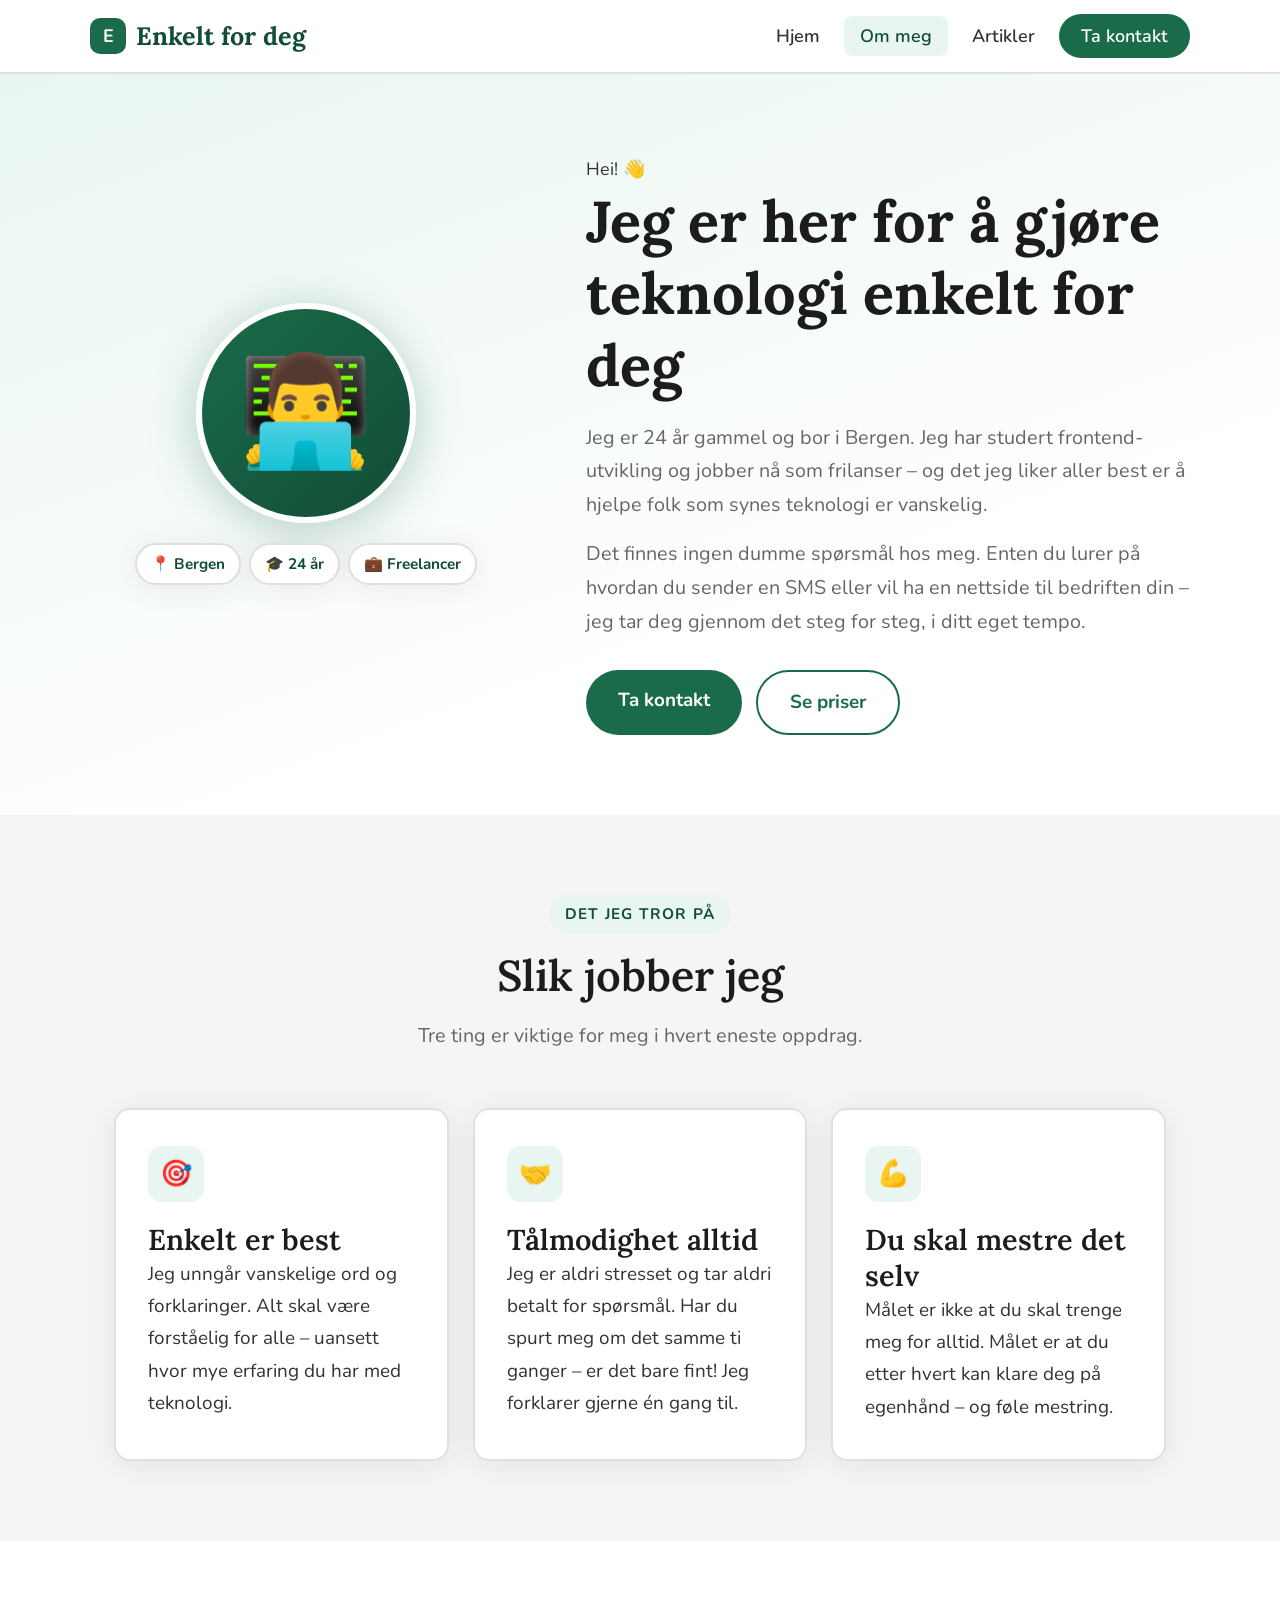
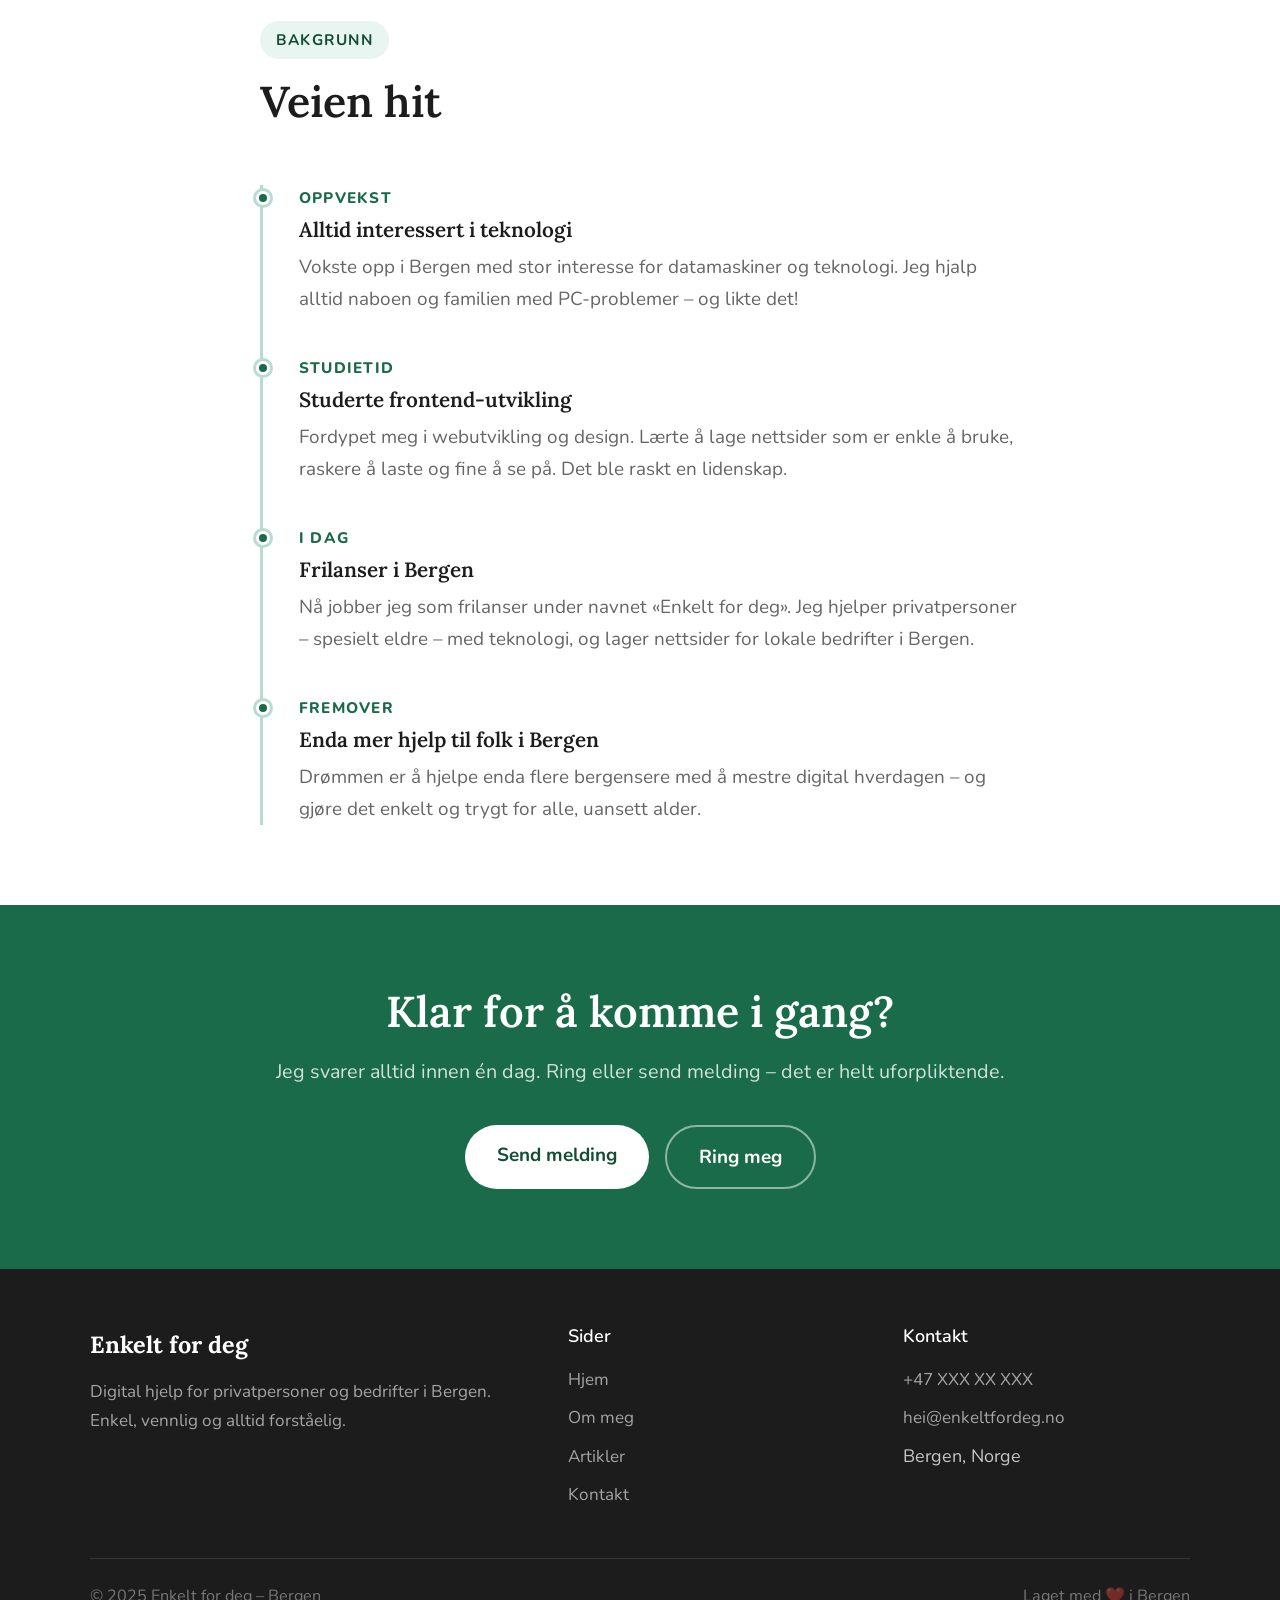
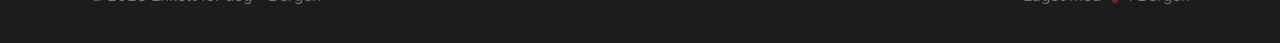
==== about.html @ 4b9b760a "done" ====
<!DOCTYPE html>
<html lang="nb">
<head>
  <meta charset="UTF-8" />
  <meta name="viewport" content="width=device-width, initial-scale=1.0" />
  <title>Om meg – Enkelt for deg | Bergen</title>
  <meta name="description" content="Hei! Jeg er en 24 år gammel frontend-utvikler fra Bergen som hjelper folk med teknologi på en enkel og forståelig måte." />
  <link rel="stylesheet" href="style.css" />
  <style>
    /* ── OM MEG – SPESIFIKKE STILER ── */

    .om-hero {
      background: linear-gradient(160deg, var(--blaa-lys) 0%, #ffffff 70%);
      padding: 80px 24px;
    }

    .om-hero__grid {
      max-width: 1100px;
      margin: 0 auto;
      display: grid;
      grid-template-columns: 1fr 1.4fr;
      gap: 64px;
      align-items: center;
    }

    .om-hero__bilde {
      display: flex;
      flex-direction: column;
      align-items: center;
      gap: 20px;
    }

    .profil-sirkel {
      width: 220px; height: 220px;
      border-radius: 50%;
      background: linear-gradient(135deg, var(--blaa) 0%, var(--blaa-mork) 100%);
      display: flex;
      align-items: center;
      justify-content: center;
      font-size: 6rem;
      box-shadow: 0 8px 48px rgba(26,107,74,0.3);
      border: 6px solid white;
    }

    .profil-merker {
      display: flex;
      flex-wrap: wrap;
      gap: 8px;
      justify-content: center;
    }

    .profil-merke {
      background: var(--hvit);
      border: 2px solid var(--kant);
      border-radius: 999px;
      padding: 6px 14px;
      font-size: 0.85rem;
      font-weight: 700;
      color: var(--blaa-mork);
      box-shadow: var(--skygge);
    }

    .om-hero__tekst .merkelapp { margin-bottom: 16px; }
    .om-hero__tekst h1 { margin-bottom: 20px; }
    .om-hero__tekst p { color: var(--graa); font-size: 1.1rem; margin-bottom: 16px; }

    .om-hero__knapper {
      display: flex;
      gap: 14px;
      flex-wrap: wrap;
      margin-top: 32px;
    }

    /* VERDIER */
    .verdier { background: var(--lys-graa); }

    .verdier__grid {
      display: grid;
      grid-template-columns: repeat(3, 1fr);
      gap: 24px;
    }

    /* BAKGRUNN */
    .bakgrunn__innhold {
      max-width: 760px;
      margin: 0 auto;
    }

    .bakgrunn__innhold h2 { margin-bottom: 28px; }

    .tidslinje {
      position: relative;
      padding-left: 36px;
      border-left: 3px solid var(--blaa-mid);
      display: flex;
      flex-direction: column;
      gap: 40px;
    }

    .tidslinje__element {
      position: relative;
    }

    .tidslinje__element::before {
      content: '';
      position: absolute;
      left: -43px;
      top: 6px;
      width: 14px; height: 14px;
      border-radius: 50%;
      background: var(--blaa);
      border: 3px solid white;
      box-shadow: 0 0 0 3px var(--blaa-mid);
    }

    .tidslinje__aar {
      font-size: 0.85rem;
      font-weight: 800;
      color: var(--blaa);
      text-transform: uppercase;
      letter-spacing: 0.08em;
      margin-bottom: 6px;
    }

    .tidslinje__element h3 { margin-bottom: 8px; font-size: 1.15rem; }
    .tidslinje__element p { color: var(--graa); margin: 0; }

    /* KONTAKT-SNARVEI */
    .kontakt-snarvei {
      background: var(--blaa);
      padding: 80px 24px;
      text-align: center;
    }

    .kontakt-snarvei h2 { color: white; margin-bottom: 16px; }
    .kontakt-snarvei p { color: rgba(255,255,255,0.8); font-size: 1.1rem; margin-bottom: 36px; }

    /* RESPONSIV */
    @media (max-width: 768px) {
      .om-hero__grid { grid-template-columns: 1fr; gap: 40px; text-align: center; }
      .om-hero__tekst .merkelapp { display: inline-block; }
      .om-hero__knapper { justify-content: center; }
      .verdier__grid { grid-template-columns: 1fr; }
    }
  </style>
</head>
<body>

  <!-- NAVIGASJON -->
  <nav class="nav" role="navigation" aria-label="Hovedmeny">
    <div class="nav__inner">
      <a href="index.html" class="nav__logo">
        <span aria-hidden="true">E</span>
        Enkelt for deg
      </a>
      <ul class="nav__lenker">
        <li><a href="index.html">Hjem</a></li>
        <li><a href="about.html">Om meg</a></li>
        <li><a href="blog.html">Artikler</a></li>
        <li><a href="index.html#kontakt" class="nav__kontakt-btn">Ta kontakt</a></li>
      </ul>
      <button class="nav__hamburger" aria-label="Åpne meny" aria-expanded="false">
        <span></span><span></span><span></span>
      </button>
    </div>
    <div class="nav__mobil" role="dialog" aria-label="Mobilmeny">
      <ul>
        <li><a href="index.html">🏠 Hjem</a></li>
        <li><a href="about.html">👋 Om meg</a></li>
        <li><a href="blog.html">📝 Artikler</a></li>
        <li><a href="index.html#kontakt">📞 Ta kontakt</a></li>
      </ul>
    </div>
  </nav>

  <main>

    <!-- OM MEG HERO -->
    <section class="om-hero" aria-labelledby="om-tittel">
      <div class="om-hero__grid">

        <div class="om-hero__bilde fade-inn">
          <div class="profil-sirkel" role="img" aria-label="Profilbilde">👨‍💻</div>
          <div class="profil-merker">
            <span class="profil-merke">📍 Bergen</span>
            <span class="profil-merke">🎓 24 år</span>
            <span class="profil-merke">💼 Freelancer</span>
          </div>
        </div>

        <div class="om-hero__tekst fade-inn fade-inn-forsinkelse-1">
          <span class="merkelapp">Hei! 👋</span>
          <h1 id="om-tittel">Jeg er her for å gjøre teknologi enkelt for deg</h1>
          <p>
            Jeg er 24 år gammel og bor i Bergen. Jeg har studert frontend-utvikling og jobber nå
            som frilanser – og det jeg liker aller best er å hjelpe folk som synes teknologi er vanskelig.
          </p>
          <p>
            Det finnes ingen dumme spørsmål hos meg. Enten du lurer på hvordan du sender en SMS
            eller vil ha en nettside til bedriften din – jeg tar deg gjennom det steg for steg, i ditt eget tempo.
          </p>
          <div class="om-hero__knapper">
            <a href="index.html#kontakt" class="btn btn--primer">Ta kontakt</a>
            <a href="index.html#priser" class="btn btn--sekundar">Se priser</a>
          </div>
        </div>

      </div>
    </section>

    <!-- VERDIER -->
    <section class="verdier" aria-labelledby="verdier-tittel">
      <div class="container">
        <div class="seksjon-tittel fade-inn">
          <span class="merkelapp">Det jeg tror på</span>
          <h2 id="verdier-tittel">Slik jobber jeg</h2>
          <p>Tre ting er viktige for meg i hvert eneste oppdrag.</p>
        </div>

        <div class="verdier__grid">
          <div class="kort fade-inn fade-inn-forsinkelse-1">
            <div class="kort__ikon">🎯</div>
            <h3>Enkelt er best</h3>
            <p>Jeg unngår vanskelige ord og forklaringer. Alt skal være forståelig for alle – uansett hvor mye erfaring du har med teknologi.</p>
          </div>
          <div class="kort fade-inn fade-inn-forsinkelse-2">
            <div class="kort__ikon">🤝</div>
            <h3>Tålmodighet alltid</h3>
            <p>Jeg er aldri stresset og tar aldri betalt for spørsmål. Har du spurt meg om det samme ti ganger – er det bare fint! Jeg forklarer gjerne én gang til.</p>
          </div>
          <div class="kort fade-inn fade-inn-forsinkelse-3">
            <div class="kort__ikon">💪</div>
            <h3>Du skal mestre det selv</h3>
            <p>Målet er ikke at du skal trenge meg for alltid. Målet er at du etter hvert kan klare deg på egenhånd – og føle mestring.</p>
          </div>
        </div>
      </div>
    </section>

    <!-- BAKGRUNN / TIDSLINJE -->
    <section aria-labelledby="bakgrunn-tittel">
      <div class="container">
        <div class="bakgrunn__innhold">
          <div class="seksjon-tittel fade-inn" style="text-align:left">
            <span class="merkelapp">Bakgrunn</span>
            <h2 id="bakgrunn-tittel">Veien hit</h2>
          </div>

          <div class="tidslinje">
            <div class="tidslinje__element fade-inn">
              <div class="tidslinje__aar">Oppvekst</div>
              <h3>Alltid interessert i teknologi</h3>
              <p>Vokste opp i Bergen med stor interesse for datamaskiner og teknologi. Jeg hjalp alltid naboen og familien med PC-problemer – og likte det!</p>
            </div>
            <div class="tidslinje__element fade-inn fade-inn-forsinkelse-1">
              <div class="tidslinje__aar">Studietid</div>
              <h3>Studerte frontend-utvikling</h3>
              <p>Fordypet meg i webutvikling og design. Lærte å lage nettsider som er enkle å bruke, raskere å laste og fine å se på. Det ble raskt en lidenskap.</p>
            </div>
            <div class="tidslinje__element fade-inn fade-inn-forsinkelse-2">
              <div class="tidslinje__aar">I dag</div>
              <h3>Frilanser i Bergen</h3>
              <p>Nå jobber jeg som frilanser under navnet «Enkelt for deg». Jeg hjelper privatpersoner – spesielt eldre – med teknologi, og lager nettsider for lokale bedrifter i Bergen.</p>
            </div>
            <div class="tidslinje__element fade-inn fade-inn-forsinkelse-3">
              <div class="tidslinje__aar">Fremover</div>
              <h3>Enda mer hjelp til folk i Bergen</h3>
              <p>Drømmen er å hjelpe enda flere bergensere med å mestre digital hverdagen – og gjøre det enkelt og trygt for alle, uansett alder.</p>
            </div>
          </div>
        </div>
      </div>
    </section>

    <!-- KONTAKT SNARVEI -->
    <section class="kontakt-snarvei" aria-labelledby="kontakt-snarvei-tittel">
      <div class="fade-inn">
        <h2 id="kontakt-snarvei-tittel">Klar for å komme i gang?</h2>
        <p>Jeg svarer alltid innen én dag. Ring eller send melding – det er helt uforpliktende.</p>
        <div style="display:flex;gap:16px;justify-content:center;flex-wrap:wrap">
          <a href="index.html#kontakt" class="btn" style="background:white;color:var(--blaa-mork)">Send melding</a>
          <a href="tel:+47XXXXXXXX" class="btn btn--sekundar" style="border-color:rgba(255,255,255,0.5);color:white">Ring meg</a>
        </div>
      </div>
    </section>

  </main>

  <!-- BUNNTEKST -->
  <footer>
    <div class="footer__inner">
      <div class="footer__topp">
        <div>
          <div class="footer__logo">Enkelt for deg</div>
          <p>Digital hjelp for privatpersoner og bedrifter i Bergen. Enkel, vennlig og alltid forståelig.</p>
        </div>
        <div class="footer__kolonne">
          <h4>Sider</h4>
          <ul>
            <li><a href="index.html">Hjem</a></li>
            <li><a href="about.html">Om meg</a></li>
            <li><a href="blog.html">Artikler</a></li>
            <li><a href="index.html#kontakt">Kontakt</a></li>
          </ul>
        </div>
        <div class="footer__kolonne">
          <h4>Kontakt</h4>
          <ul>
            <li><a href="tel:+47XXXXXXXX">+47 XXX XX XXX</a></li>
            <li><a href="mailto:hei@enkeltfordeg.no">hei@enkeltfordeg.no</a></li>
            <li><span>Bergen, Norge</span></li>
          </ul>
        </div>
      </div>
      <div class="footer__bunn">
        <span>© 2025 Enkelt for deg – Bergen</span>
        <span>Laget med ❤️ i Bergen</span>
      </div>
    </div>
  </footer>

  <script src="script.js"></script>
</body>
</html>
---- style.css ----
/* ============================================
   ENKELT FOR DEG – Felles stilark
   ============================================ */

@import url('https://fonts.googleapis.com/css2?family=Lora:ital,wght@0,400;0,600;0,700;1,400&family=Nunito:wght@400;500;600;700;800&display=swap');

/* ── VARIABLER ── */
:root {
  --blaa: #1A6B4A;        /* Primærfarge: trygg norsk skoggrønn */
  --blaa-lys: #E8F5F0;
  --blaa-mid: #B8DDD0;
  --blaa-mork: #124D36;
  --accent: #F4A432;      /* Varm gul-oransje aksent */
  --accent-lys: #FEF4E3;
  --mork: #1C1C1C;
  --tekst: #333333;
  --graa: #666666;
  --lys-graa: #F5F5F3;
  --hvit: #ffffff;
  --kant: #E0E0DC;
  --radius: 16px;
  --radius-stor: 28px;
  --skygge: 0 4px 32px rgba(0,0,0,0.08);
  --skygge-hover: 0 8px 40px rgba(0,0,0,0.14);
}

/* ── RESET OG BASE ── */
*, *::before, *::after { box-sizing: border-box; margin: 0; padding: 0; }

html { scroll-behavior: smooth; font-size: 18px; }

body {
  font-family: 'Nunito', sans-serif;
  background: var(--hvit);
  color: var(--tekst);
  line-height: 1.7;
  -webkit-font-smoothing: antialiased;
}

img { max-width: 100%; display: block; }
a { color: inherit; text-decoration: none; }

/* ── TYPOGRAFI ── */
h1, h2, h3, h4 {
  font-family: 'Lora', Georgia, serif;
  line-height: 1.25;
  color: var(--mork);
}

h1 { font-size: clamp(2rem, 5vw, 3.2rem); font-weight: 700; }
h2 { font-size: clamp(1.6rem, 3.5vw, 2.4rem); font-weight: 600; }
h3 { font-size: clamp(1.2rem, 2.5vw, 1.6rem); font-weight: 600; }
h4 { font-size: 1.1rem; font-weight: 600; }

p { margin-bottom: 1rem; color: var(--tekst); font-size: 1.05rem; }
p:last-child { margin-bottom: 0; }

/* ── LAYOUT ── */
.container {
  max-width: 1100px;
  margin: 0 auto;
  padding: 0 24px;
}

.container--smal {
  max-width: 760px;
  margin: 0 auto;
  padding: 0 24px;
}

section { padding: 80px 0; }

/* ── NAVIGASJON ── */
.nav {
  position: sticky;
  top: 0;
  z-index: 100;
  background: rgba(255,255,255,0.96);
  backdrop-filter: blur(8px);
  border-bottom: 2px solid var(--kant);
  padding: 0 24px;
}

.nav__inner {
  max-width: 1100px;
  margin: 0 auto;
  display: flex;
  align-items: center;
  justify-content: space-between;
  height: 72px;
}

.nav__logo {
  font-family: 'Lora', serif;
  font-weight: 700;
  font-size: 1.4rem;
  color: var(--blaa-mork);
  display: flex;
  align-items: center;
  gap: 10px;
}

.nav__logo span {
  display: inline-block;
  width: 36px;
  height: 36px;
  background: var(--blaa);
  border-radius: 10px;
  display: flex;
  align-items: center;
  justify-content: center;
  color: white;
  font-size: 18px;
  font-family: 'Nunito', sans-serif;
}

.nav__lenker {
  display: flex;
  align-items: center;
  gap: 8px;
  list-style: none;
}

.nav__lenker a {
  font-weight: 600;
  font-size: 1rem;
  color: var(--tekst);
  padding: 8px 16px;
  border-radius: 8px;
  transition: background 0.2s, color 0.2s;
}

.nav__lenker a:hover,
.nav__lenker a.aktiv {
  background: var(--blaa-lys);
  color: var(--blaa-mork);
}

.nav__lenker .nav__kontakt-btn {
  background: var(--blaa);
  color: white;
  padding: 10px 22px;
  border-radius: 999px;
  transition: background 0.2s, transform 0.15s;
}

.nav__lenker .nav__kontakt-btn:hover {
  background: var(--blaa-mork);
  transform: translateY(-1px);
}

/* Hamburger */
.nav__hamburger {
  display: none;
  flex-direction: column;
  gap: 5px;
  cursor: pointer;
  padding: 8px;
  border: none;
  background: none;
}

.nav__hamburger span {
  display: block;
  width: 26px;
  height: 3px;
  background: var(--mork);
  border-radius: 3px;
  transition: all 0.3s;
}

.nav__hamburger.aapen span:nth-child(1) { transform: rotate(45deg) translate(5px, 6px); }
.nav__hamburger.aapen span:nth-child(2) { opacity: 0; }
.nav__hamburger.aapen span:nth-child(3) { transform: rotate(-45deg) translate(5px, -6px); }

/* Mobilmeny */
.nav__mobil {
  display: none;
  background: var(--hvit);
  border-top: 1px solid var(--kant);
  padding: 16px 24px 24px;
}

.nav__mobil.aktiv { display: block; }

.nav__mobil ul {
  list-style: none;
  display: flex;
  flex-direction: column;
  gap: 4px;
}

.nav__mobil a {
  display: block;
  font-weight: 600;
  font-size: 1.1rem;
  color: var(--tekst);
  padding: 12px 16px;
  border-radius: 10px;
  transition: background 0.2s;
}

.nav__mobil a:hover { background: var(--blaa-lys); color: var(--blaa-mork); }

/* ── KNAPPER ── */
.btn {
  display: inline-block;
  font-family: 'Nunito', sans-serif;
  font-weight: 700;
  font-size: 1.05rem;
  padding: 14px 32px;
  border-radius: 999px;
  border: none;
  cursor: pointer;
  transition: transform 0.2s, box-shadow 0.2s, background 0.2s;
  text-align: center;
}

.btn:hover { transform: translateY(-2px); box-shadow: 0 6px 24px rgba(0,0,0,0.15); }
.btn:active { transform: translateY(0); }

.btn--primer {
  background: var(--blaa);
  color: white;
}
.btn--primer:hover { background: var(--blaa-mork); }

.btn--sekundar {
  background: transparent;
  color: var(--blaa);
  border: 2.5px solid var(--blaa);
}
.btn--sekundar:hover { background: var(--blaa-lys); }

.btn--aksent {
  background: var(--accent);
  color: var(--mork);
}
.btn--aksent:hover { background: #e09520; }

.btn--liten {
  padding: 10px 22px;
  font-size: 0.95rem;
}

/* ── SEKSJONSOVERSKRIFT ── */
.seksjon-tittel {
  text-align: center;
  margin-bottom: 56px;
}

.seksjon-tittel .merkelapp {
  display: inline-block;
  background: var(--blaa-lys);
  color: var(--blaa-mork);
  font-weight: 700;
  font-size: 0.85rem;
  letter-spacing: 0.08em;
  text-transform: uppercase;
  padding: 6px 16px;
  border-radius: 999px;
  margin-bottom: 16px;
}

.seksjon-tittel h2 { margin-bottom: 16px; }
.seksjon-tittel p { color: var(--graa); max-width: 560px; margin: 0 auto; font-size: 1.1rem; }

/* ── KORT ── */
.kort {
  background: var(--hvit);
  border: 2px solid var(--kant);
  border-radius: var(--radius);
  padding: 36px 32px;
  box-shadow: var(--skygge);
  transition: box-shadow 0.25s, transform 0.25s, border-color 0.25s;
}

.kort:hover {
  box-shadow: var(--skygge-hover);
  transform: translateY(-4px);
  border-color: var(--blaa-mid);
}

.kort__ikon {
  width: 56px;
  height: 56px;
  background: var(--blaa-lys);
  border-radius: 14px;
  display: flex;
  align-items: center;
  justify-content: center;
  font-size: 26px;
  margin-bottom: 20px;
}

/* ── FADE-IN ANIMASJON ── */
.fade-inn {
  opacity: 0;
  transform: translateY(28px);
  transition: opacity 0.6s ease, transform 0.6s ease;
}

.fade-inn.synlig {
  opacity: 1;
  transform: translateY(0);
}

.fade-inn-forsinkelse-1 { transition-delay: 0.1s; }
.fade-inn-forsinkelse-2 { transition-delay: 0.2s; }
.fade-inn-forsinkelse-3 { transition-delay: 0.3s; }
.fade-inn-forsinkelse-4 { transition-delay: 0.4s; }

/* ── BUNNTEKST ── */
footer {
  background: var(--mork);
  color: rgba(255,255,255,0.75);
  padding: 56px 24px 32px;
}

.footer__inner {
  max-width: 1100px;
  margin: 0 auto;
}

.footer__topp {
  display: grid;
  grid-template-columns: 1.5fr 1fr 1fr;
  gap: 48px;
  margin-bottom: 48px;
}

.footer__logo {
  font-family: 'Lora', serif;
  font-size: 1.3rem;
  color: white;
  font-weight: 700;
  margin-bottom: 12px;
}

.footer__topp p { font-size: 0.95rem; margin-bottom: 0; color: rgba(255,255,255,0.6); }

.footer__kolonne h4 {
  color: white;
  font-size: 1rem;
  margin-bottom: 16px;
  font-family: 'Nunito', sans-serif;
}

.footer__kolonne ul { list-style: none; display: flex; flex-direction: column; gap: 8px; }
.footer__kolonne a { color: rgba(255,255,255,0.6); font-size: 0.95rem; transition: color 0.2s; }
.footer__kolonne a:hover { color: white; }

.footer__bunn {
  border-top: 1px solid rgba(255,255,255,0.12);
  padding-top: 24px;
  display: flex;
  justify-content: space-between;
  align-items: center;
  font-size: 0.9rem;
  color: rgba(255,255,255,0.4);
  flex-wrap: wrap;
  gap: 12px;
}

/* ── RESPONSIV ── */
@media (max-width: 768px) {
  html { font-size: 17px; }
  section { padding: 56px 0; }

  .nav__lenker { display: none; }
  .nav__hamburger { display: flex; }

  .footer__topp { grid-template-columns: 1fr; gap: 32px; }
  .footer__bunn { flex-direction: column; text-align: center; }
}

@media (max-width: 480px) {
  html { font-size: 16px; }
  .container { padding: 0 16px; }
}
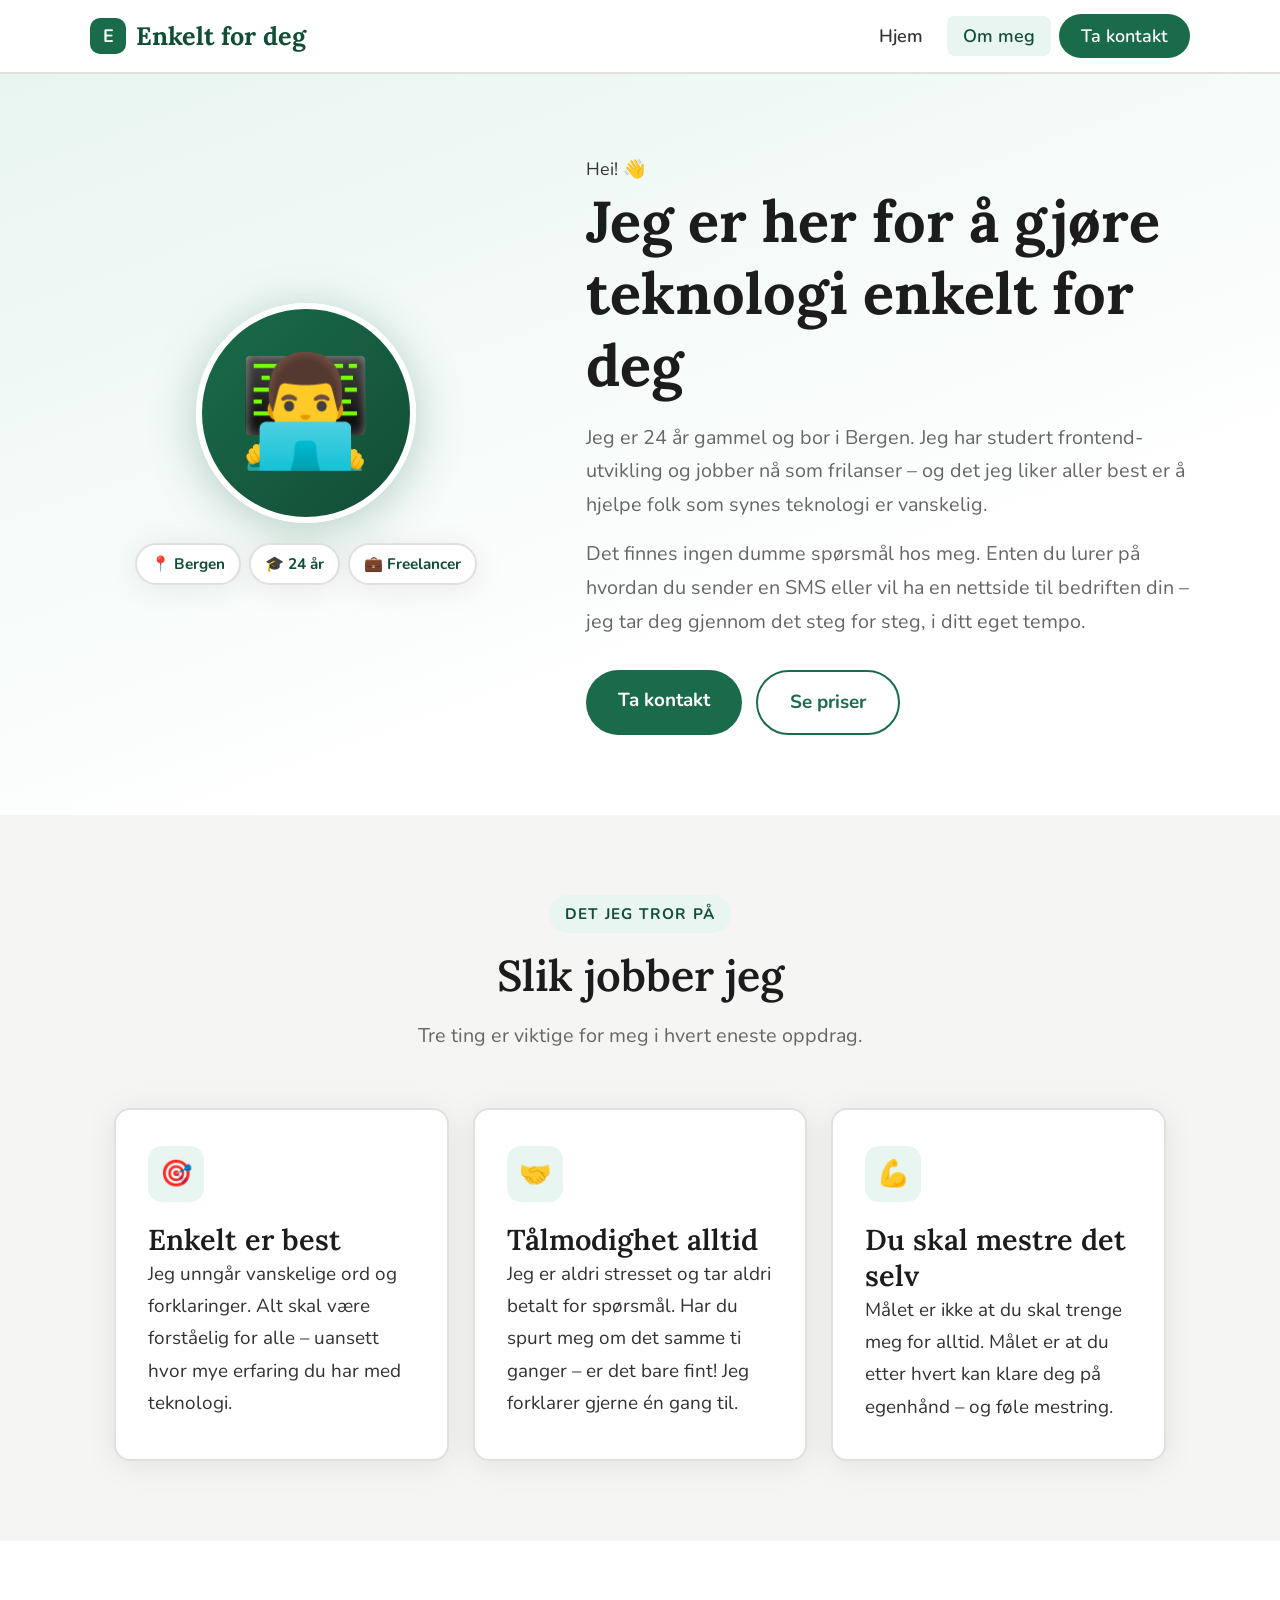
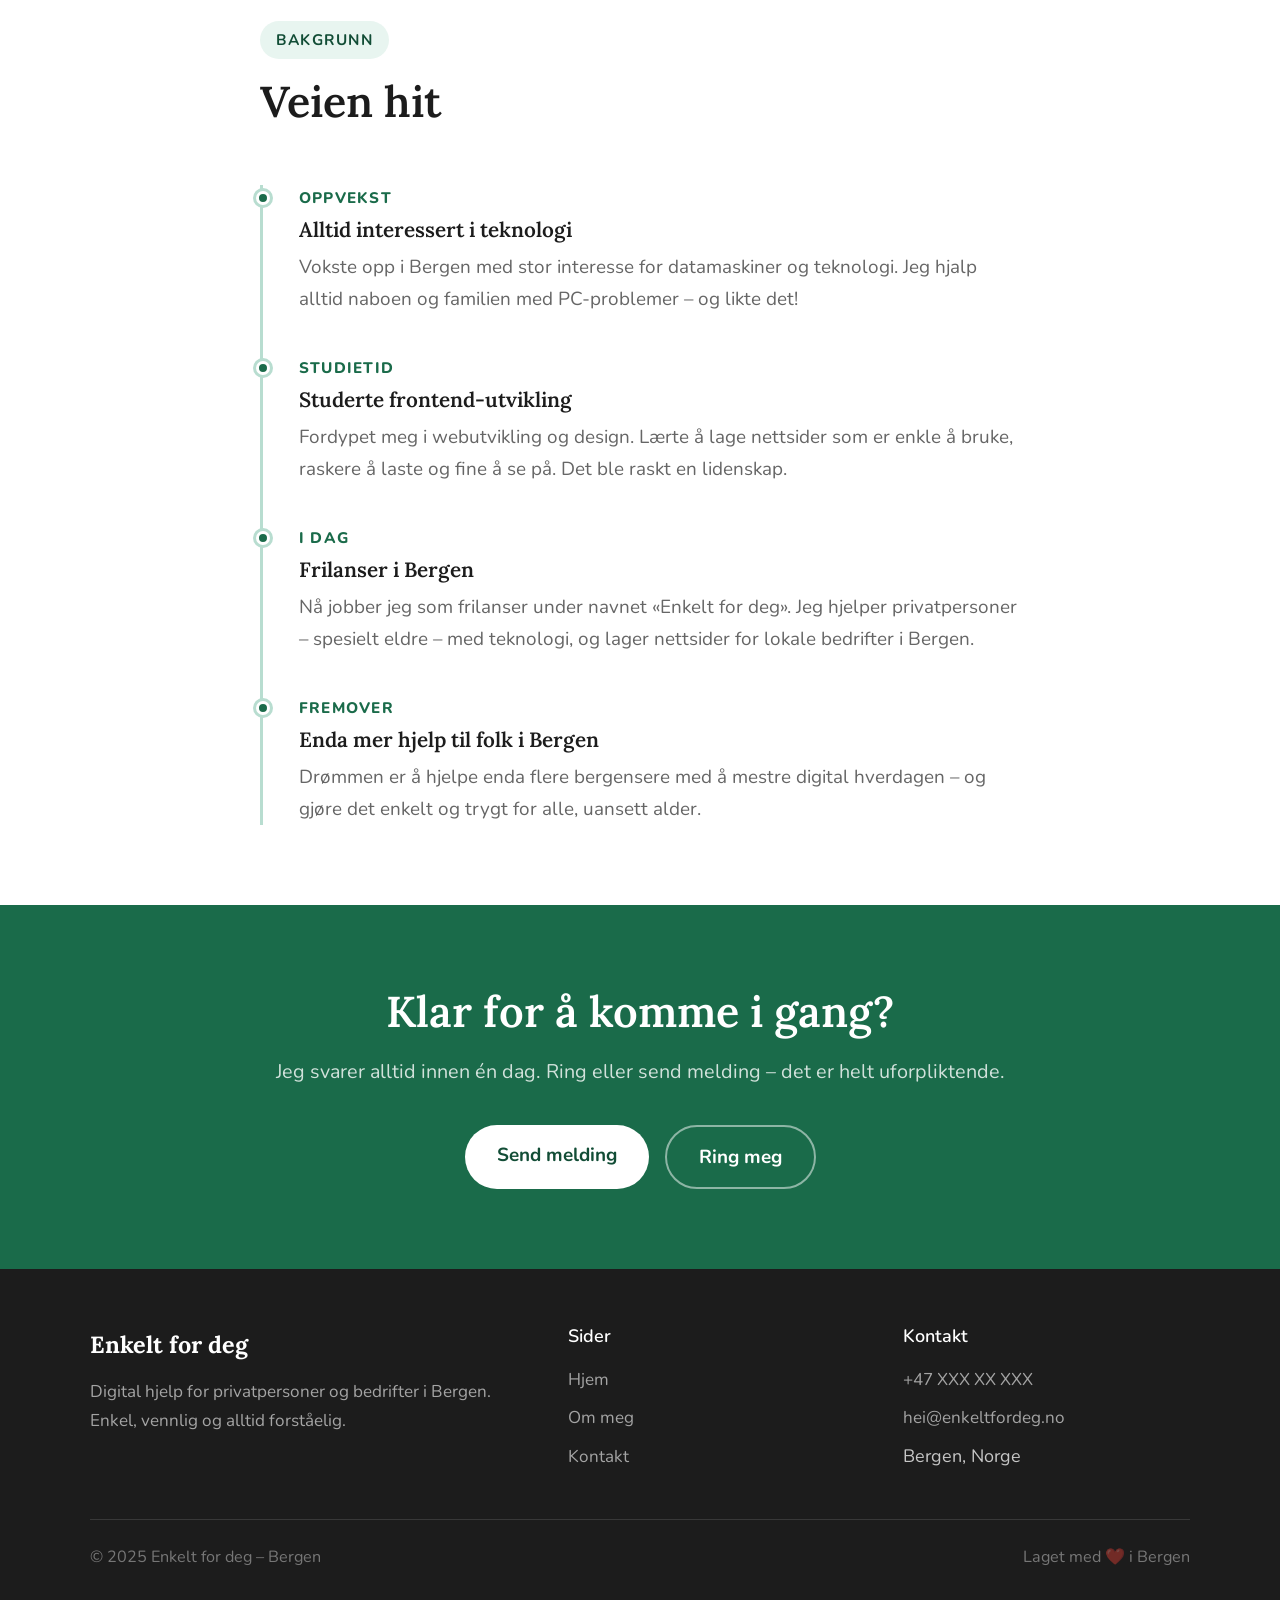
==== commit b33cd7d7: "hei" ====
--- a/about.html
+++ b/about.html
@@ -156,7 +156,7 @@
       <ul class="nav__lenker">
         <li><a href="index.html">Hjem</a></li>
         <li><a href="about.html">Om meg</a></li>
-        <li><a href="blog.html">Artikler</a></li>
+        
         <li><a href="index.html#kontakt" class="nav__kontakt-btn">Ta kontakt</a></li>
       </ul>
       <button class="nav__hamburger" aria-label="Åpne meny" aria-expanded="false">
@@ -167,7 +167,7 @@
       <ul>
         <li><a href="index.html">🏠 Hjem</a></li>
         <li><a href="about.html">👋 Om meg</a></li>
-        <li><a href="blog.html">📝 Artikler</a></li>
+        
         <li><a href="index.html#kontakt">📞 Ta kontakt</a></li>
       </ul>
     </div>
@@ -299,7 +299,7 @@
           <ul>
             <li><a href="index.html">Hjem</a></li>
             <li><a href="about.html">Om meg</a></li>
-            <li><a href="blog.html">Artikler</a></li>
+            
             <li><a href="index.html#kontakt">Kontakt</a></li>
           </ul>
         </div>
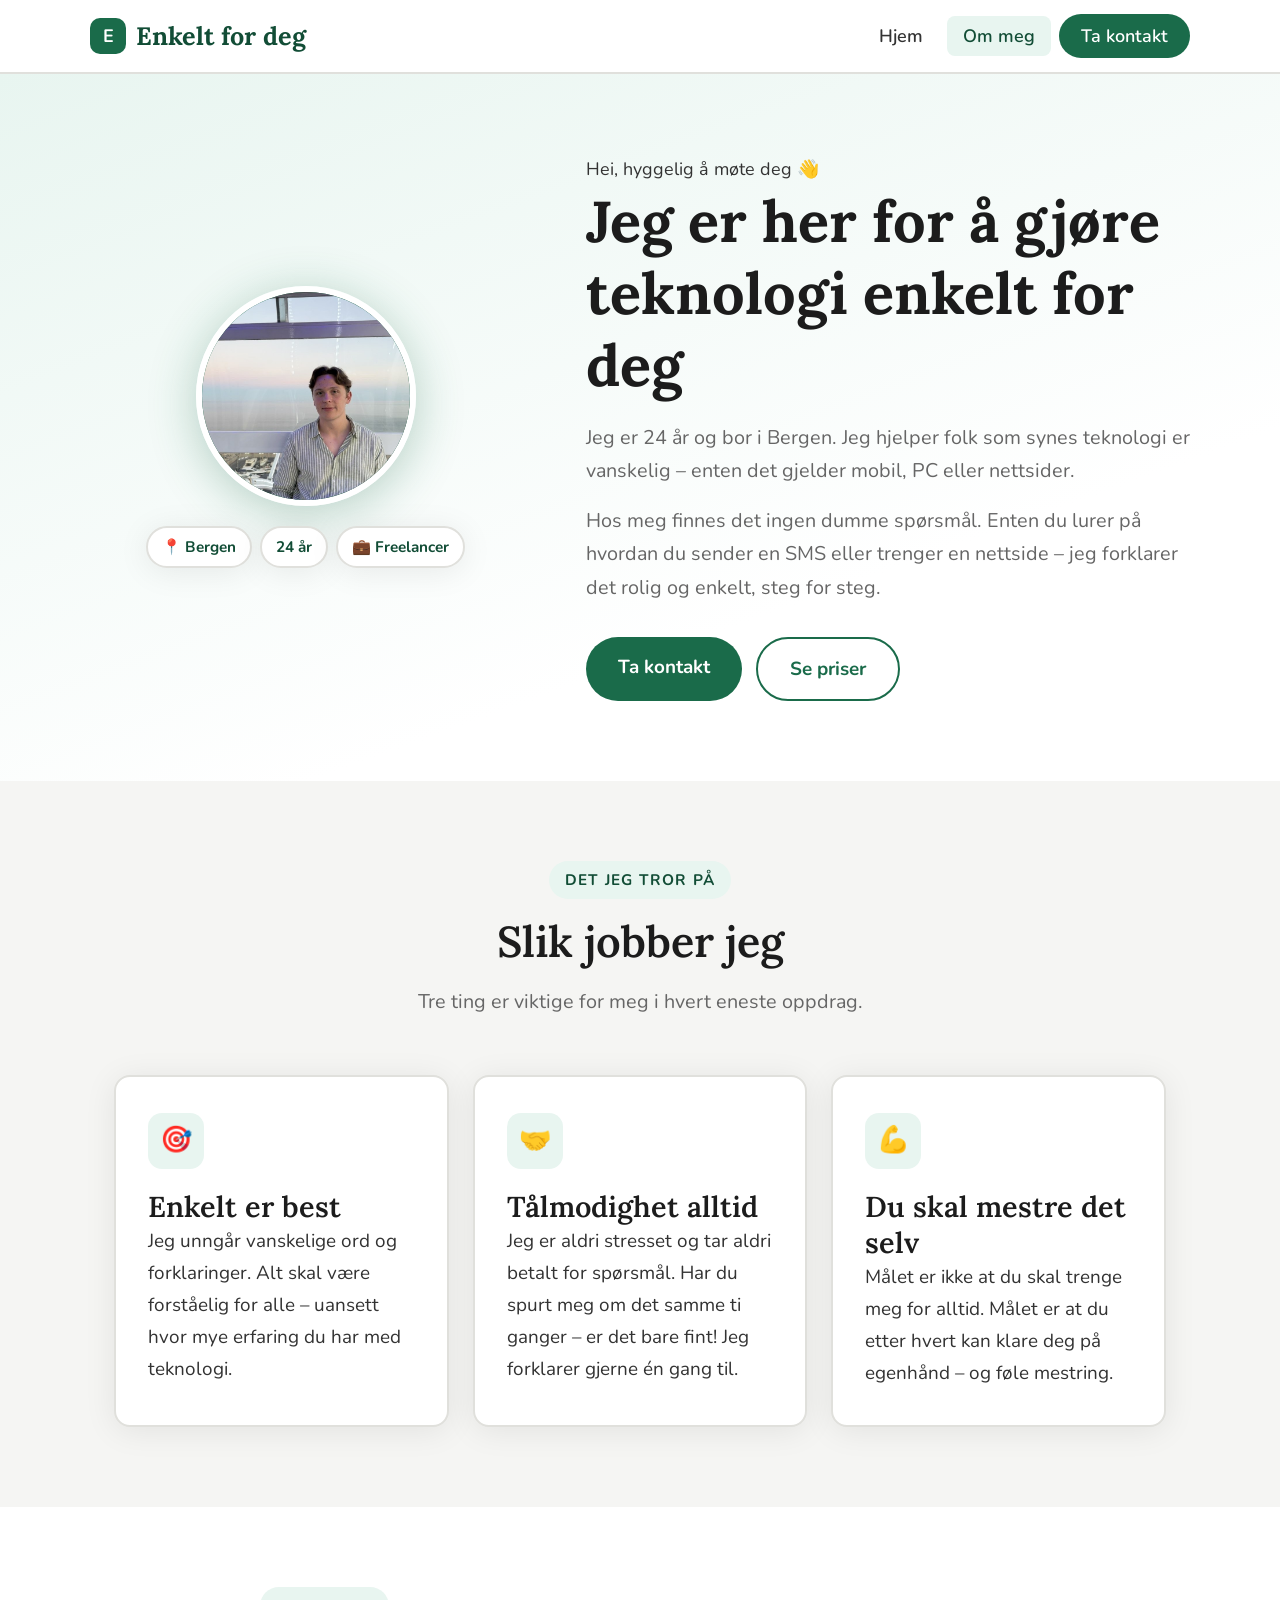
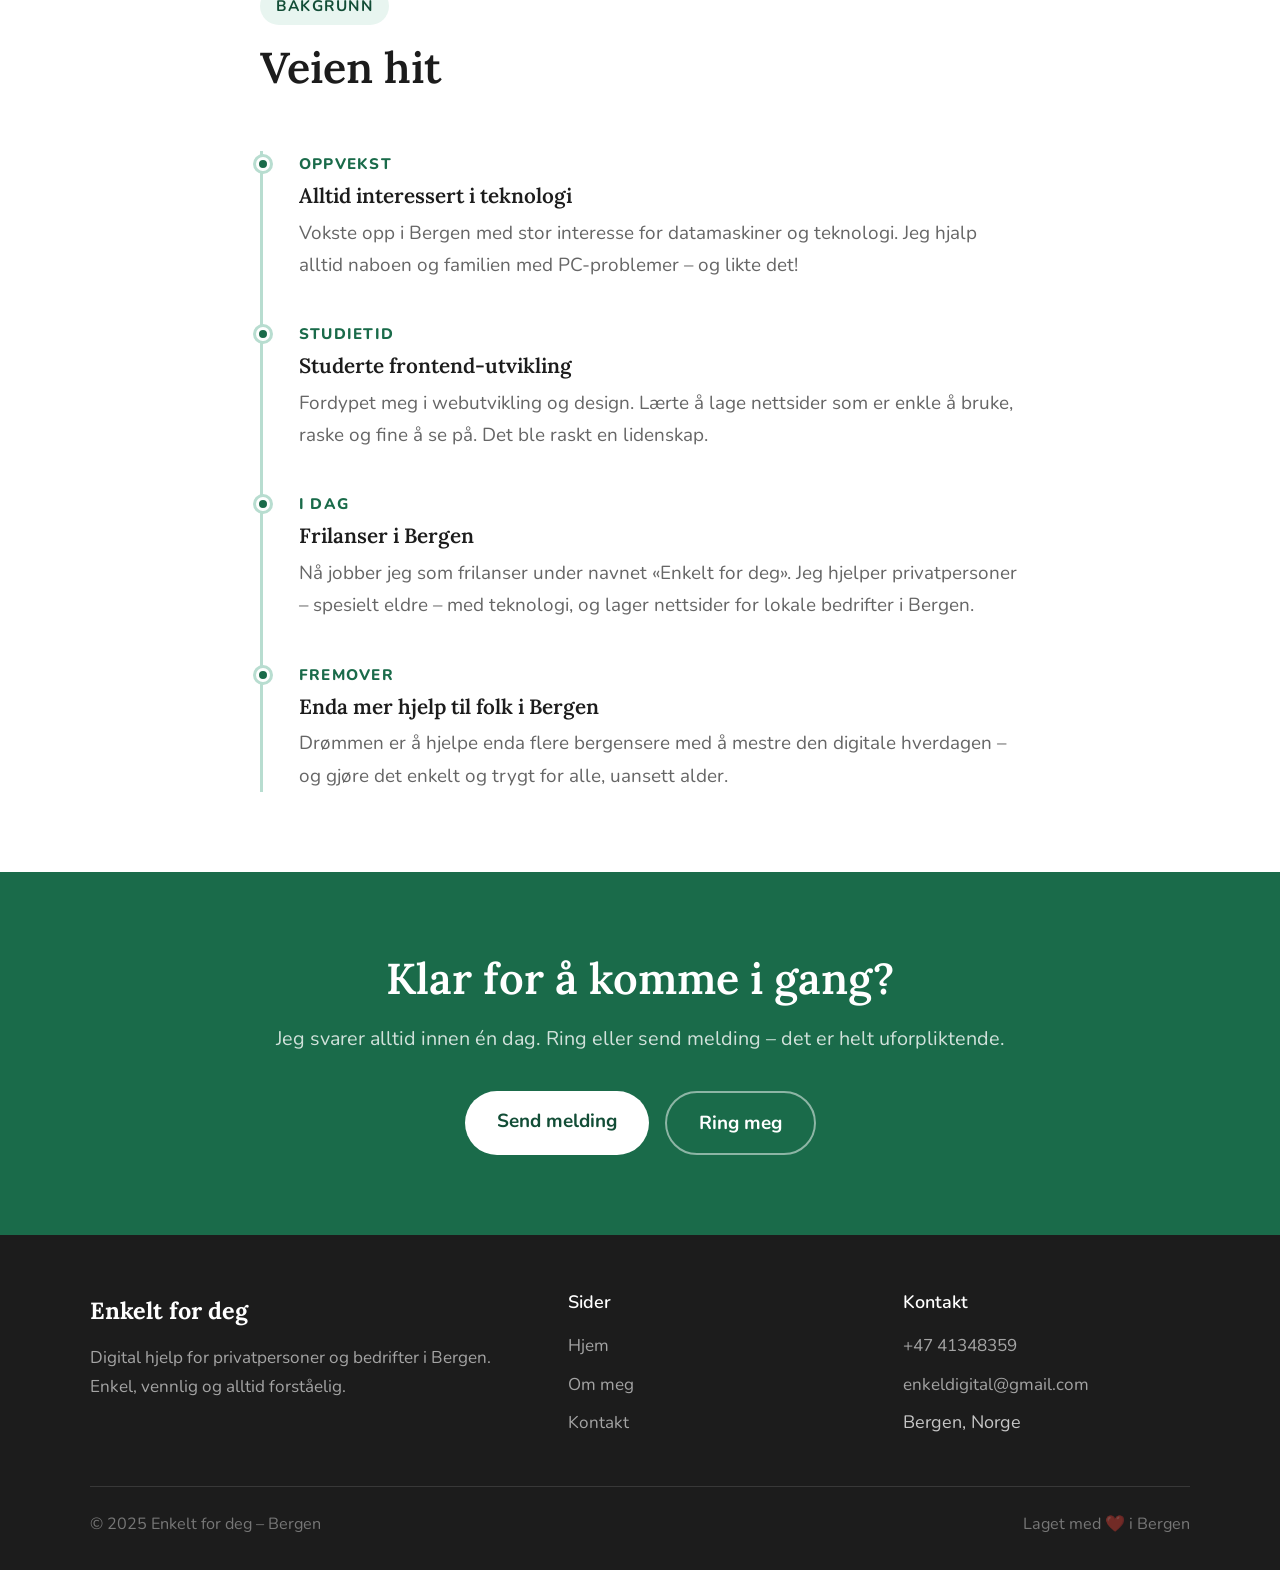
==== commit ad1d1910: "check" ====
--- a/about.html
+++ b/about.html
@@ -1,324 +1,439 @@
-<!DOCTYPE html>
+<!doctype html>
 <html lang="nb">
-<head>
-  <meta charset="UTF-8" />
-  <meta name="viewport" content="width=device-width, initial-scale=1.0" />
-  <title>Om meg – Enkelt for deg | Bergen</title>
-  <meta name="description" content="Hei! Jeg er en 24 år gammel frontend-utvikler fra Bergen som hjelper folk med teknologi på en enkel og forståelig måte." />
-  <link rel="stylesheet" href="style.css" />
-  <style>
-    /* ── OM MEG – SPESIFIKKE STILER ── */
-
-    .om-hero {
-      background: linear-gradient(160deg, var(--blaa-lys) 0%, #ffffff 70%);
-      padding: 80px 24px;
-    }
-
-    .om-hero__grid {
-      max-width: 1100px;
-      margin: 0 auto;
-      display: grid;
-      grid-template-columns: 1fr 1.4fr;
-      gap: 64px;
-      align-items: center;
-    }
-
-    .om-hero__bilde {
-      display: flex;
-      flex-direction: column;
-      align-items: center;
-      gap: 20px;
-    }
-
-    .profil-sirkel {
-      width: 220px; height: 220px;
-      border-radius: 50%;
-      background: linear-gradient(135deg, var(--blaa) 0%, var(--blaa-mork) 100%);
-      display: flex;
-      align-items: center;
-      justify-content: center;
-      font-size: 6rem;
-      box-shadow: 0 8px 48px rgba(26,107,74,0.3);
-      border: 6px solid white;
-    }
-
-    .profil-merker {
-      display: flex;
-      flex-wrap: wrap;
-      gap: 8px;
-      justify-content: center;
-    }
-
-    .profil-merke {
-      background: var(--hvit);
-      border: 2px solid var(--kant);
-      border-radius: 999px;
-      padding: 6px 14px;
-      font-size: 0.85rem;
-      font-weight: 700;
-      color: var(--blaa-mork);
-      box-shadow: var(--skygge);
-    }
-
-    .om-hero__tekst .merkelapp { margin-bottom: 16px; }
-    .om-hero__tekst h1 { margin-bottom: 20px; }
-    .om-hero__tekst p { color: var(--graa); font-size: 1.1rem; margin-bottom: 16px; }
-
-    .om-hero__knapper {
-      display: flex;
-      gap: 14px;
-      flex-wrap: wrap;
-      margin-top: 32px;
-    }
-
-    /* VERDIER */
-    .verdier { background: var(--lys-graa); }
-
-    .verdier__grid {
-      display: grid;
-      grid-template-columns: repeat(3, 1fr);
-      gap: 24px;
-    }
-
-    /* BAKGRUNN */
-    .bakgrunn__innhold {
-      max-width: 760px;
-      margin: 0 auto;
-    }
-
-    .bakgrunn__innhold h2 { margin-bottom: 28px; }
-
-    .tidslinje {
-      position: relative;
-      padding-left: 36px;
-      border-left: 3px solid var(--blaa-mid);
-      display: flex;
-      flex-direction: column;
-      gap: 40px;
-    }
-
-    .tidslinje__element {
-      position: relative;
-    }
-
-    .tidslinje__element::before {
-      content: '';
-      position: absolute;
-      left: -43px;
-      top: 6px;
-      width: 14px; height: 14px;
-      border-radius: 50%;
-      background: var(--blaa);
-      border: 3px solid white;
-      box-shadow: 0 0 0 3px var(--blaa-mid);
-    }
-
-    .tidslinje__aar {
-      font-size: 0.85rem;
-      font-weight: 800;
-      color: var(--blaa);
-      text-transform: uppercase;
-      letter-spacing: 0.08em;
-      margin-bottom: 6px;
-    }
-
-    .tidslinje__element h3 { margin-bottom: 8px; font-size: 1.15rem; }
-    .tidslinje__element p { color: var(--graa); margin: 0; }
-
-    /* KONTAKT-SNARVEI */
-    .kontakt-snarvei {
-      background: var(--blaa);
-      padding: 80px 24px;
-      text-align: center;
-    }
-
-    .kontakt-snarvei h2 { color: white; margin-bottom: 16px; }
-    .kontakt-snarvei p { color: rgba(255,255,255,0.8); font-size: 1.1rem; margin-bottom: 36px; }
-
-    /* RESPONSIV */
-    @media (max-width: 768px) {
-      .om-hero__grid { grid-template-columns: 1fr; gap: 40px; text-align: center; }
-      .om-hero__tekst .merkelapp { display: inline-block; }
-      .om-hero__knapper { justify-content: center; }
-      .verdier__grid { grid-template-columns: 1fr; }
-    }
-  </style>
-</head>
-<body>
-
-  <!-- NAVIGASJON -->
-  <nav class="nav" role="navigation" aria-label="Hovedmeny">
-    <div class="nav__inner">
-      <a href="index.html" class="nav__logo">
-        <span aria-hidden="true">E</span>
-        Enkelt for deg
-      </a>
-      <ul class="nav__lenker">
-        <li><a href="index.html">Hjem</a></li>
-        <li><a href="about.html">Om meg</a></li>
-        
-        <li><a href="index.html#kontakt" class="nav__kontakt-btn">Ta kontakt</a></li>
-      </ul>
-      <button class="nav__hamburger" aria-label="Åpne meny" aria-expanded="false">
-        <span></span><span></span><span></span>
-      </button>
-    </div>
-    <div class="nav__mobil" role="dialog" aria-label="Mobilmeny">
-      <ul>
-        <li><a href="index.html">🏠 Hjem</a></li>
-        <li><a href="about.html">👋 Om meg</a></li>
-        
-        <li><a href="index.html#kontakt">📞 Ta kontakt</a></li>
-      </ul>
-    </div>
-  </nav>
-
-  <main>
-
-    <!-- OM MEG HERO -->
-    <section class="om-hero" aria-labelledby="om-tittel">
-      <div class="om-hero__grid">
-
-        <div class="om-hero__bilde fade-inn">
-          <div class="profil-sirkel" role="img" aria-label="Profilbilde">👨‍💻</div>
-          <div class="profil-merker">
-            <span class="profil-merke">📍 Bergen</span>
-            <span class="profil-merke">🎓 24 år</span>
-            <span class="profil-merke">💼 Freelancer</span>
-          </div>
-        </div>
-
-        <div class="om-hero__tekst fade-inn fade-inn-forsinkelse-1">
-          <span class="merkelapp">Hei! 👋</span>
-          <h1 id="om-tittel">Jeg er her for å gjøre teknologi enkelt for deg</h1>
+  <head>
+    <meta charset="UTF-8" />
+    <meta name="viewport" content="width=device-width, initial-scale=1.0" />
+    <title>Om meg – Enkelt for deg | Bergen</title>
+    <meta
+      name="description"
+      content="Hei! Jeg er en 24 år gammel frontend-utvikler fra Bergen som hjelper folk med teknologi på en enkel og forståelig måte."
+    />
+    <link rel="stylesheet" href="style.css" />
+    <style>
+      /* ── OM MEG – SPESIFIKKE STILER ── */
+
+      .om-hero {
+        background: linear-gradient(160deg, var(--blaa-lys) 0%, #ffffff 70%);
+        padding: 80px 24px;
+      }
+
+      .om-hero__grid {
+        max-width: 1100px;
+        margin: 0 auto;
+        display: grid;
+        grid-template-columns: 1fr 1.4fr;
+        gap: 64px;
+        align-items: center;
+      }
+      .profil-sirkel img {
+        width: 100%;
+        height: 100%;
+        object-fit: cover;
+        border-radius: 50%;
+      }
+
+      .om-hero__bilde {
+        display: flex;
+        flex-direction: column;
+        align-items: center;
+        gap: 20px;
+      }
+
+      .profil-sirkel {
+        width: 220px;
+        height: 220px;
+        border-radius: 50%;
+        background: linear-gradient(
+          135deg,
+          var(--blaa) 0%,
+          var(--blaa-mork) 100%
+        );
+        display: flex;
+        align-items: center;
+        justify-content: center;
+        font-size: 6rem;
+        box-shadow: 0 8px 48px rgba(26, 107, 74, 0.3);
+        border: 6px solid white;
+        object-fit: cover;
+      }
+
+      .profil-merker {
+        display: flex;
+        flex-wrap: wrap;
+        gap: 8px;
+        justify-content: center;
+      }
+
+      .profil-merke {
+        background: var(--hvit);
+        border: 2px solid var(--kant);
+        border-radius: 999px;
+        padding: 6px 14px;
+        font-size: 0.85rem;
+        font-weight: 700;
+        color: var(--blaa-mork);
+        box-shadow: var(--skygge);
+      }
+
+      .om-hero__tekst .merkelapp {
+        margin-bottom: 16px;
+      }
+      .om-hero__tekst h1 {
+        margin-bottom: 20px;
+      }
+      .om-hero__tekst p {
+        color: var(--graa);
+        font-size: 1.1rem;
+        margin-bottom: 16px;
+      }
+
+      .om-hero__knapper {
+        display: flex;
+        gap: 14px;
+        flex-wrap: wrap;
+        margin-top: 32px;
+      }
+
+      /* VERDIER */
+      .verdier {
+        background: var(--lys-graa);
+      }
+
+      .verdier__grid {
+        display: grid;
+        grid-template-columns: repeat(3, 1fr);
+        gap: 24px;
+      }
+
+      /* BAKGRUNN */
+      .bakgrunn__innhold {
+        max-width: 760px;
+        margin: 0 auto;
+      }
+
+      .bakgrunn__innhold h2 {
+        margin-bottom: 28px;
+      }
+
+      .tidslinje {
+        position: relative;
+        padding-left: 36px;
+        border-left: 3px solid var(--blaa-mid);
+        display: flex;
+        flex-direction: column;
+        gap: 40px;
+      }
+
+      .tidslinje__element {
+        position: relative;
+      }
+
+      .tidslinje__element::before {
+        content: "";
+        position: absolute;
+        left: -43px;
+        top: 6px;
+        width: 14px;
+        height: 14px;
+        border-radius: 50%;
+        background: var(--blaa);
+        border: 3px solid white;
+        box-shadow: 0 0 0 3px var(--blaa-mid);
+      }
+
+      .tidslinje__aar {
+        font-size: 0.85rem;
+        font-weight: 800;
+        color: var(--blaa);
+        text-transform: uppercase;
+        letter-spacing: 0.08em;
+        margin-bottom: 6px;
+      }
+
+      .tidslinje__element h3 {
+        margin-bottom: 8px;
+        font-size: 1.15rem;
+      }
+      .tidslinje__element p {
+        color: var(--graa);
+        margin: 0;
+      }
+
+      /* KONTAKT-SNARVEI */
+      .kontakt-snarvei {
+        background: var(--blaa);
+        padding: 80px 24px;
+        text-align: center;
+      }
+
+      .kontakt-snarvei h2 {
+        color: white;
+        margin-bottom: 16px;
+      }
+      .kontakt-snarvei p {
+        color: rgba(255, 255, 255, 0.8);
+        font-size: 1.1rem;
+        margin-bottom: 36px;
+      }
+
+      /* RESPONSIV */
+      @media (max-width: 768px) {
+        .om-hero__grid {
+          grid-template-columns: 1fr;
+          gap: 40px;
+          text-align: center;
+        }
+        .om-hero__tekst .merkelapp {
+          display: inline-block;
+        }
+        .om-hero__knapper {
+          justify-content: center;
+        }
+        .verdier__grid {
+          grid-template-columns: 1fr;
+        }
+      }
+    </style>
+  </head>
+  <body>
+    <!-- NAVIGASJON -->
+    <nav class="nav" role="navigation" aria-label="Hovedmeny">
+      <div class="nav__inner">
+        <a href="index.html" class="nav__logo">
+          <span aria-hidden="true">E</span>
+          Enkelt for deg
+        </a>
+        <ul class="nav__lenker">
+          <li><a href="index.html">Hjem</a></li>
+          <li><a href="about.html">Om meg</a></li>
+
+          <li>
+            <a href="index.html#kontakt" class="nav__kontakt-btn">Ta kontakt</a>
+          </li>
+        </ul>
+        <button
+          class="nav__hamburger"
+          aria-label="Åpne meny"
+          aria-expanded="false"
+        >
+          <span></span><span></span><span></span>
+        </button>
+      </div>
+      <div class="nav__mobil" role="dialog" aria-label="Mobilmeny">
+        <ul>
+          <li><a href="index.html">🏠 Hjem</a></li>
+          <li><a href="about.html">👋 Om meg</a></li>
+
+          <li><a href="index.html#kontakt">📞 Ta kontakt</a></li>
+        </ul>
+      </div>
+    </nav>
+
+    <main>
+      <!-- OM MEG HERO -->
+      <section class="om-hero" aria-labelledby="om-tittel">
+        <div class="om-hero__grid">
+          <div class="om-hero__bilde fade-inn">
+            <div class="profil-sirkel">
+              <img src="IMG_3045.jpeg" alt="Profilbilde av meg" />
+            </div>
+            <div class="profil-merker">
+              <span class="profil-merke">📍 Bergen</span>
+              <span class="profil-merke">24 år</span>
+              <span class="profil-merke">💼 Freelancer</span>
+            </div>
+          </div>
+
+          <div class="om-hero__tekst fade-inn fade-inn-forsinkelse-1">
+            <span class="merkelapp">Hei, hyggelig å møte deg 👋</span>
+            <h1 id="om-tittel">
+              Jeg er her for å gjøre teknologi enkelt for deg
+            </h1>
+            <p>
+              Jeg er 24 år og bor i Bergen. Jeg hjelper folk som synes teknologi
+              er vanskelig – enten det gjelder mobil, PC eller nettsider.
+            </p>
+            <p>
+              Hos meg finnes det ingen dumme spørsmål. Enten du lurer på hvordan
+              du sender en SMS eller trenger en nettside – jeg forklarer det
+              rolig og enkelt, steg for steg.
+            </p>
+            <div class="om-hero__knapper">
+              <a href="index.html#kontakt" class="btn btn--primer"
+                >Ta kontakt</a
+              >
+              <a href="index.html#priser" class="btn btn--sekundar"
+                >Se priser</a
+              >
+            </div>
+          </div>
+        </div>
+      </section>
+
+      <!-- VERDIER -->
+      <section class="verdier" aria-labelledby="verdier-tittel">
+        <div class="container">
+          <div class="seksjon-tittel fade-inn">
+            <span class="merkelapp">Det jeg tror på</span>
+            <h2 id="verdier-tittel">Slik jobber jeg</h2>
+            <p>Tre ting er viktige for meg i hvert eneste oppdrag.</p>
+          </div>
+
+          <div class="verdier__grid">
+            <div class="kort fade-inn fade-inn-forsinkelse-1">
+              <div class="kort__ikon">🎯</div>
+              <h3>Enkelt er best</h3>
+              <p>
+                Jeg unngår vanskelige ord og forklaringer. Alt skal være
+                forståelig for alle – uansett hvor mye erfaring du har med
+                teknologi.
+              </p>
+            </div>
+            <div class="kort fade-inn fade-inn-forsinkelse-2">
+              <div class="kort__ikon">🤝</div>
+              <h3>Tålmodighet alltid</h3>
+              <p>
+                Jeg er aldri stresset og tar aldri betalt for spørsmål. Har du
+                spurt meg om det samme ti ganger – er det bare fint! Jeg
+                forklarer gjerne én gang til.
+              </p>
+            </div>
+            <div class="kort fade-inn fade-inn-forsinkelse-3">
+              <div class="kort__ikon">💪</div>
+              <h3>Du skal mestre det selv</h3>
+              <p>
+                Målet er ikke at du skal trenge meg for alltid. Målet er at du
+                etter hvert kan klare deg på egenhånd – og føle mestring.
+              </p>
+            </div>
+          </div>
+        </div>
+      </section>
+
+      <!-- BAKGRUNN / TIDSLINJE -->
+      <section aria-labelledby="bakgrunn-tittel">
+        <div class="container">
+          <div class="bakgrunn__innhold">
+            <div class="seksjon-tittel fade-inn" style="text-align: left">
+              <span class="merkelapp">Bakgrunn</span>
+              <h2 id="bakgrunn-tittel">Veien hit</h2>
+            </div>
+
+            <div class="tidslinje">
+              <div class="tidslinje__element fade-inn">
+                <div class="tidslinje__aar">Oppvekst</div>
+                <h3>Alltid interessert i teknologi</h3>
+                <p>
+                  Vokste opp i Bergen med stor interesse for datamaskiner og
+                  teknologi. Jeg hjalp alltid naboen og familien med
+                  PC-problemer – og likte det!
+                </p>
+              </div>
+              <div class="tidslinje__element fade-inn fade-inn-forsinkelse-1">
+                <div class="tidslinje__aar">Studietid</div>
+                <h3>Studerte frontend-utvikling</h3>
+                <p>
+                  Fordypet meg i webutvikling og design. Lærte å lage nettsider
+                  som er enkle å bruke, raske og fine å se på. Det ble raskt en
+                  lidenskap.
+                </p>
+              </div>
+              <div class="tidslinje__element fade-inn fade-inn-forsinkelse-2">
+                <div class="tidslinje__aar">I dag</div>
+                <h3>Frilanser i Bergen</h3>
+                <p>
+                  Nå jobber jeg som frilanser under navnet «Enkelt for deg». Jeg
+                  hjelper privatpersoner – spesielt eldre – med teknologi, og
+                  lager nettsider for lokale bedrifter i Bergen.
+                </p>
+              </div>
+              <div class="tidslinje__element fade-inn fade-inn-forsinkelse-3">
+                <div class="tidslinje__aar">Fremover</div>
+                <h3>Enda mer hjelp til folk i Bergen</h3>
+                <p>
+                  Drømmen er å hjelpe enda flere bergensere med å mestre den digitale
+                  hverdagen – og gjøre det enkelt og trygt for alle, uansett
+                  alder.
+                </p>
+              </div>
+            </div>
+          </div>
+        </div>
+      </section>
+
+      <!-- KONTAKT SNARVEI -->
+      <section class="kontakt-snarvei" aria-labelledby="kontakt-snarvei-tittel">
+        <div class="fade-inn">
+          <h2 id="kontakt-snarvei-tittel">Klar for å komme i gang?</h2>
           <p>
-            Jeg er 24 år gammel og bor i Bergen. Jeg har studert frontend-utvikling og jobber nå
-            som frilanser – og det jeg liker aller best er å hjelpe folk som synes teknologi er vanskelig.
+            Jeg svarer alltid innen én dag. Ring eller send melding – det er
+            helt uforpliktende.
           </p>
-          <p>
-            Det finnes ingen dumme spørsmål hos meg. Enten du lurer på hvordan du sender en SMS
-            eller vil ha en nettside til bedriften din – jeg tar deg gjennom det steg for steg, i ditt eget tempo.
-          </p>
-          <div class="om-hero__knapper">
-            <a href="index.html#kontakt" class="btn btn--primer">Ta kontakt</a>
-            <a href="index.html#priser" class="btn btn--sekundar">Se priser</a>
-          </div>
-        </div>
-
+          <div
+            style="
+              display: flex;
+              gap: 16px;
+              justify-content: center;
+              flex-wrap: wrap;
+            "
+          >
+            <a
+              href="index.html#kontakt"
+              class="btn"
+              style="background: white; color: var(--blaa-mork)"
+              >Send melding</a
+            >
+            <a
+              href="tel:+4741348359"
+              class="btn btn--sekundar"
+              style="border-color: rgba(255, 255, 255, 0.5); color: white"
+              >Ring meg</a
+            >
+          </div>
+        </div>
+      </section>
+    </main>
+
+    <!-- BUNNTEKST -->
+    <footer>
+      <div class="footer__inner">
+        <div class="footer__topp">
+          <div>
+            <div class="footer__logo">Enkelt for deg</div>
+            <p>
+              Digital hjelp for privatpersoner og bedrifter i Bergen. Enkel,
+              vennlig og alltid forståelig.
+            </p>
+          </div>
+          <div class="footer__kolonne">
+            <h4>Sider</h4>
+            <ul>
+              <li><a href="index.html">Hjem</a></li>
+              <li><a href="about.html">Om meg</a></li>
+
+              <li><a href="index.html#kontakt">Kontakt</a></li>
+            </ul>
+          </div>
+          <div class="footer__kolonne">
+            <h4>Kontakt</h4>
+            <ul>
+              <li><a href="tel:+4741348359">+47 41348359</a></li>
+              <li>
+                <a href="mailto:enkeldigital@gmail.com"
+                  >enkeldigital@gmail.com</a
+                >
+              </li>
+              <li><span>Bergen, Norge</span></li>
+            </ul>
+          </div>
+        </div>
+        <div class="footer__bunn">
+          <span>© 2025 Enkelt for deg – Bergen</span>
+          <span>Laget med ❤️ i Bergen</span>
+        </div>
       </div>
-    </section>
-
-    <!-- VERDIER -->
-    <section class="verdier" aria-labelledby="verdier-tittel">
-      <div class="container">
-        <div class="seksjon-tittel fade-inn">
-          <span class="merkelapp">Det jeg tror på</span>
-          <h2 id="verdier-tittel">Slik jobber jeg</h2>
-          <p>Tre ting er viktige for meg i hvert eneste oppdrag.</p>
-        </div>
-
-        <div class="verdier__grid">
-          <div class="kort fade-inn fade-inn-forsinkelse-1">
-            <div class="kort__ikon">🎯</div>
-            <h3>Enkelt er best</h3>
-            <p>Jeg unngår vanskelige ord og forklaringer. Alt skal være forståelig for alle – uansett hvor mye erfaring du har med teknologi.</p>
-          </div>
-          <div class="kort fade-inn fade-inn-forsinkelse-2">
-            <div class="kort__ikon">🤝</div>
-            <h3>Tålmodighet alltid</h3>
-            <p>Jeg er aldri stresset og tar aldri betalt for spørsmål. Har du spurt meg om det samme ti ganger – er det bare fint! Jeg forklarer gjerne én gang til.</p>
-          </div>
-          <div class="kort fade-inn fade-inn-forsinkelse-3">
-            <div class="kort__ikon">💪</div>
-            <h3>Du skal mestre det selv</h3>
-            <p>Målet er ikke at du skal trenge meg for alltid. Målet er at du etter hvert kan klare deg på egenhånd – og føle mestring.</p>
-          </div>
-        </div>
-      </div>
-    </section>
-
-    <!-- BAKGRUNN / TIDSLINJE -->
-    <section aria-labelledby="bakgrunn-tittel">
-      <div class="container">
-        <div class="bakgrunn__innhold">
-          <div class="seksjon-tittel fade-inn" style="text-align:left">
-            <span class="merkelapp">Bakgrunn</span>
-            <h2 id="bakgrunn-tittel">Veien hit</h2>
-          </div>
-
-          <div class="tidslinje">
-            <div class="tidslinje__element fade-inn">
-              <div class="tidslinje__aar">Oppvekst</div>
-              <h3>Alltid interessert i teknologi</h3>
-              <p>Vokste opp i Bergen med stor interesse for datamaskiner og teknologi. Jeg hjalp alltid naboen og familien med PC-problemer – og likte det!</p>
-            </div>
-            <div class="tidslinje__element fade-inn fade-inn-forsinkelse-1">
-              <div class="tidslinje__aar">Studietid</div>
-              <h3>Studerte frontend-utvikling</h3>
-              <p>Fordypet meg i webutvikling og design. Lærte å lage nettsider som er enkle å bruke, raskere å laste og fine å se på. Det ble raskt en lidenskap.</p>
-            </div>
-            <div class="tidslinje__element fade-inn fade-inn-forsinkelse-2">
-              <div class="tidslinje__aar">I dag</div>
-              <h3>Frilanser i Bergen</h3>
-              <p>Nå jobber jeg som frilanser under navnet «Enkelt for deg». Jeg hjelper privatpersoner – spesielt eldre – med teknologi, og lager nettsider for lokale bedrifter i Bergen.</p>
-            </div>
-            <div class="tidslinje__element fade-inn fade-inn-forsinkelse-3">
-              <div class="tidslinje__aar">Fremover</div>
-              <h3>Enda mer hjelp til folk i Bergen</h3>
-              <p>Drømmen er å hjelpe enda flere bergensere med å mestre digital hverdagen – og gjøre det enkelt og trygt for alle, uansett alder.</p>
-            </div>
-          </div>
-        </div>
-      </div>
-    </section>
-
-    <!-- KONTAKT SNARVEI -->
-    <section class="kontakt-snarvei" aria-labelledby="kontakt-snarvei-tittel">
-      <div class="fade-inn">
-        <h2 id="kontakt-snarvei-tittel">Klar for å komme i gang?</h2>
-        <p>Jeg svarer alltid innen én dag. Ring eller send melding – det er helt uforpliktende.</p>
-        <div style="display:flex;gap:16px;justify-content:center;flex-wrap:wrap">
-          <a href="index.html#kontakt" class="btn" style="background:white;color:var(--blaa-mork)">Send melding</a>
-          <a href="tel:+47XXXXXXXX" class="btn btn--sekundar" style="border-color:rgba(255,255,255,0.5);color:white">Ring meg</a>
-        </div>
-      </div>
-    </section>
-
-  </main>
-
-  <!-- BUNNTEKST -->
-  <footer>
-    <div class="footer__inner">
-      <div class="footer__topp">
-        <div>
-          <div class="footer__logo">Enkelt for deg</div>
-          <p>Digital hjelp for privatpersoner og bedrifter i Bergen. Enkel, vennlig og alltid forståelig.</p>
-        </div>
-        <div class="footer__kolonne">
-          <h4>Sider</h4>
-          <ul>
-            <li><a href="index.html">Hjem</a></li>
-            <li><a href="about.html">Om meg</a></li>
-            
-            <li><a href="index.html#kontakt">Kontakt</a></li>
-          </ul>
-        </div>
-        <div class="footer__kolonne">
-          <h4>Kontakt</h4>
-          <ul>
-            <li><a href="tel:+47XXXXXXXX">+47 XXX XX XXX</a></li>
-            <li><a href="mailto:hei@enkeltfordeg.no">hei@enkeltfordeg.no</a></li>
-            <li><span>Bergen, Norge</span></li>
-          </ul>
-        </div>
-      </div>
-      <div class="footer__bunn">
-        <span>© 2025 Enkelt for deg – Bergen</span>
-        <span>Laget med ❤️ i Bergen</span>
-      </div>
-    </div>
-  </footer>
-
-  <script src="script.js"></script>
-</body>
+    </footer>
+
+    <script src="script.js"></script>
+  </body>
 </html>
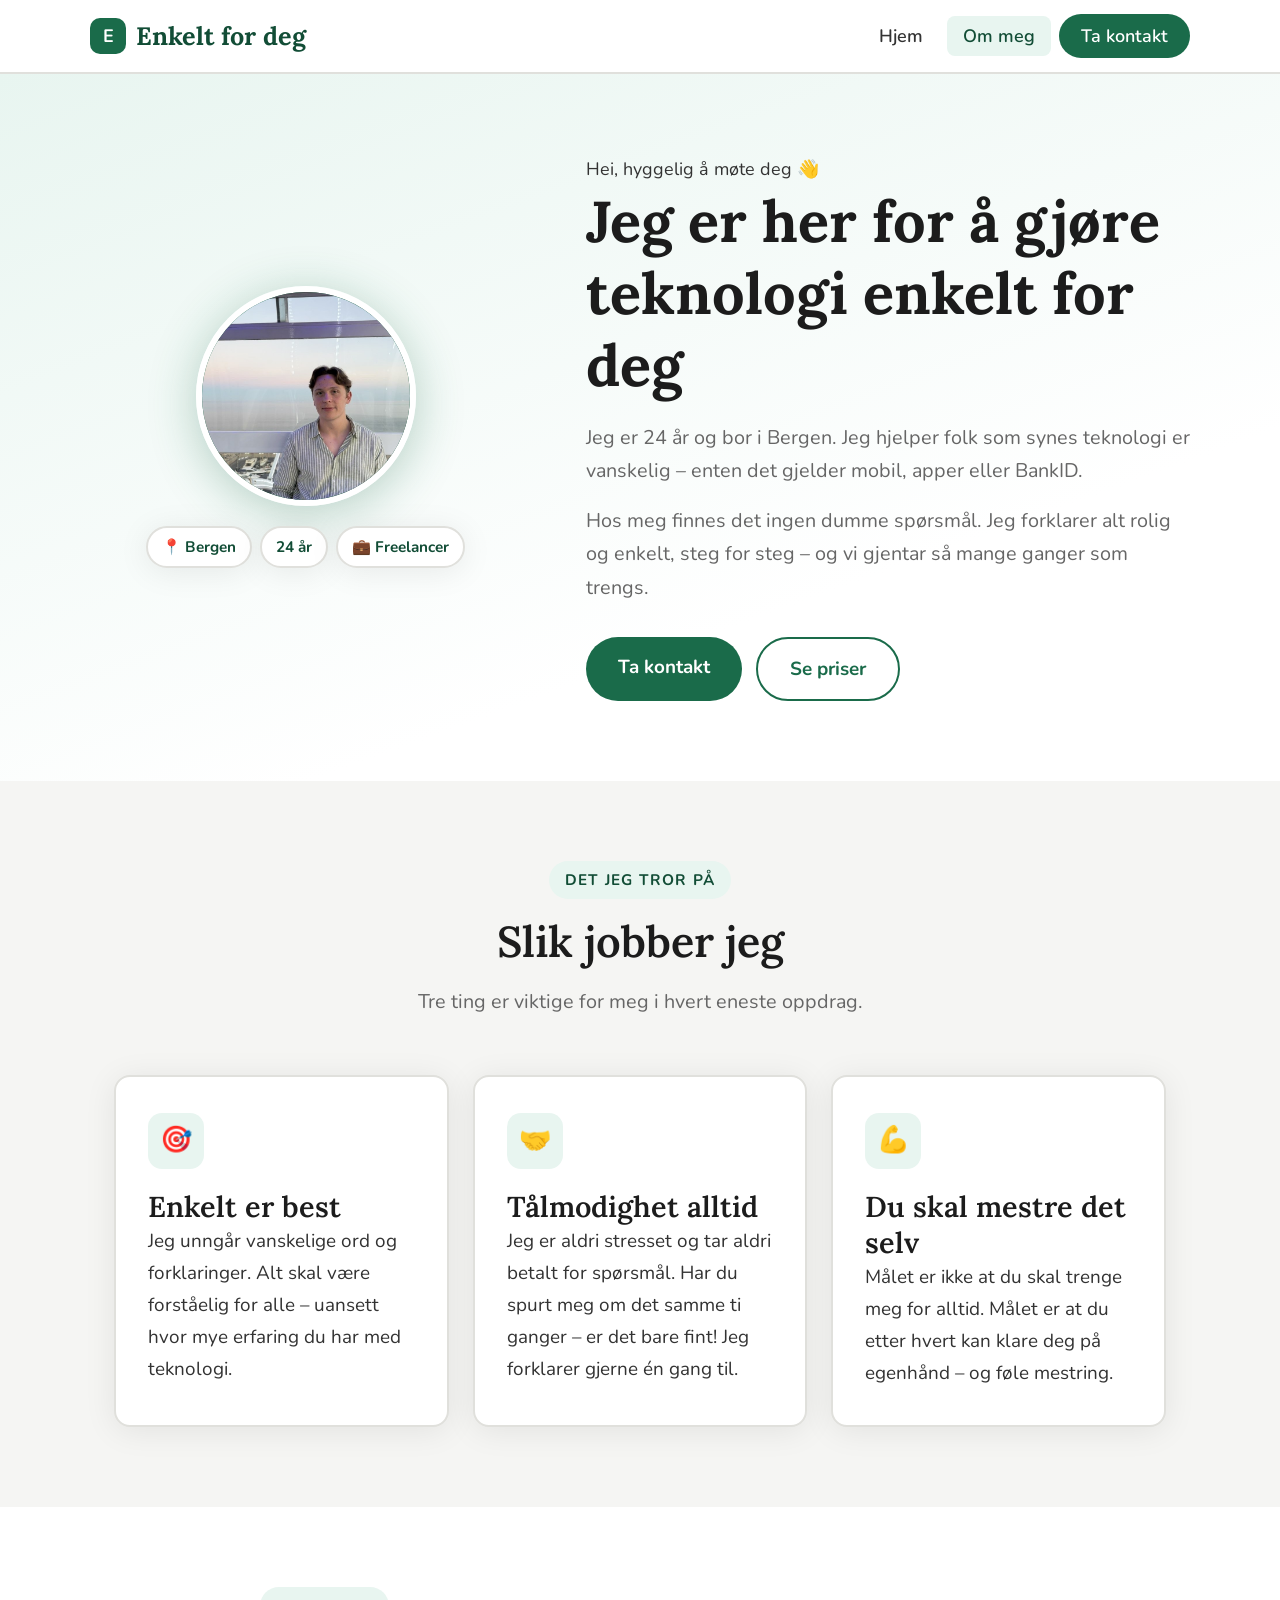
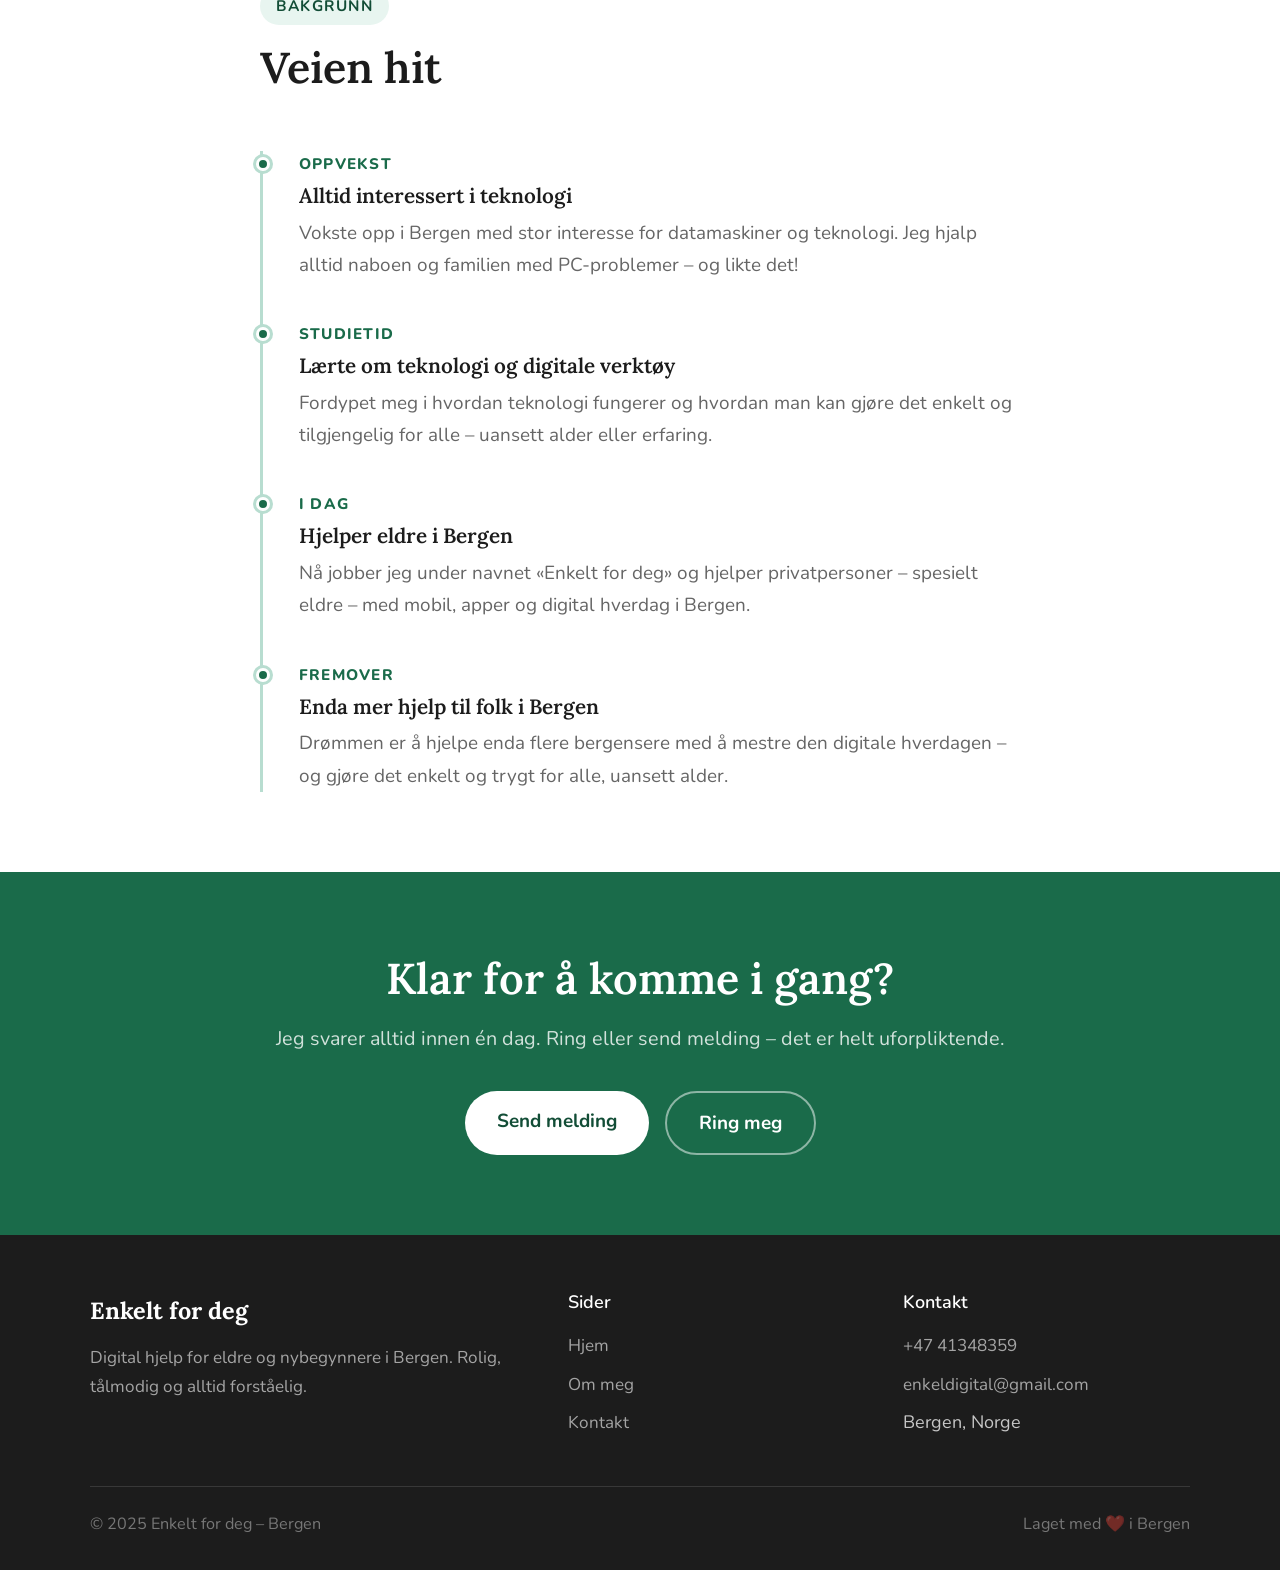
==== commit 91602f0a: "hei" ====
--- a/about.html
+++ b/about.html
@@ -6,7 +6,7 @@
     <title>Om meg – Enkelt for deg | Bergen</title>
     <meta
       name="description"
-      content="Hei! Jeg er en 24 år gammel frontend-utvikler fra Bergen som hjelper folk med teknologi på en enkel og forståelig måte."
+      content="Hei! Jeg er en 24 år gammel bergenser som hjelper eldre og nybegynnere med mobil, apper og digital hverdag – rolig og tålmodig."
     />
     <link rel="stylesheet" href="style.css" />
     <style>
@@ -251,12 +251,10 @@
             </h1>
             <p>
               Jeg er 24 år og bor i Bergen. Jeg hjelper folk som synes teknologi
-              er vanskelig – enten det gjelder mobil, PC eller nettsider.
+              er vanskelig – enten det gjelder mobil, apper eller BankID.
             </p>
             <p>
-              Hos meg finnes det ingen dumme spørsmål. Enten du lurer på hvordan
-              du sender en SMS eller trenger en nettside – jeg forklarer det
-              rolig og enkelt, steg for steg.
+              Hos meg finnes det ingen dumme spørsmål. Jeg forklarer alt rolig og enkelt, steg for steg – og vi gjentar så mange ganger som trengs.
             </p>
             <div class="om-hero__knapper">
               <a href="index.html#kontakt" class="btn btn--primer"
@@ -331,20 +329,16 @@
               </div>
               <div class="tidslinje__element fade-inn fade-inn-forsinkelse-1">
                 <div class="tidslinje__aar">Studietid</div>
-                <h3>Studerte frontend-utvikling</h3>
+                <h3>Lærte om teknologi og digitale verktøy</h3>
                 <p>
-                  Fordypet meg i webutvikling og design. Lærte å lage nettsider
-                  som er enkle å bruke, raske og fine å se på. Det ble raskt en
-                  lidenskap.
+                  Fordypet meg i hvordan teknologi fungerer og hvordan man kan gjøre det enkelt og tilgjengelig for alle – uansett alder eller erfaring.
                 </p>
               </div>
               <div class="tidslinje__element fade-inn fade-inn-forsinkelse-2">
                 <div class="tidslinje__aar">I dag</div>
-                <h3>Frilanser i Bergen</h3>
+                <h3>Hjelper eldre i Bergen</h3>
                 <p>
-                  Nå jobber jeg som frilanser under navnet «Enkelt for deg». Jeg
-                  hjelper privatpersoner – spesielt eldre – med teknologi, og
-                  lager nettsider for lokale bedrifter i Bergen.
+                  Nå jobber jeg under navnet «Enkelt for deg» og hjelper privatpersoner – spesielt eldre – med mobil, apper og digital hverdag i Bergen.
                 </p>
               </div>
               <div class="tidslinje__element fade-inn fade-inn-forsinkelse-3">
@@ -401,8 +395,7 @@
           <div>
             <div class="footer__logo">Enkelt for deg</div>
             <p>
-              Digital hjelp for privatpersoner og bedrifter i Bergen. Enkel,
-              vennlig og alltid forståelig.
+              Digital hjelp for eldre og nybegynnere i Bergen. Rolig, tålmodig og alltid forståelig.
             </p>
           </div>
           <div class="footer__kolonne">
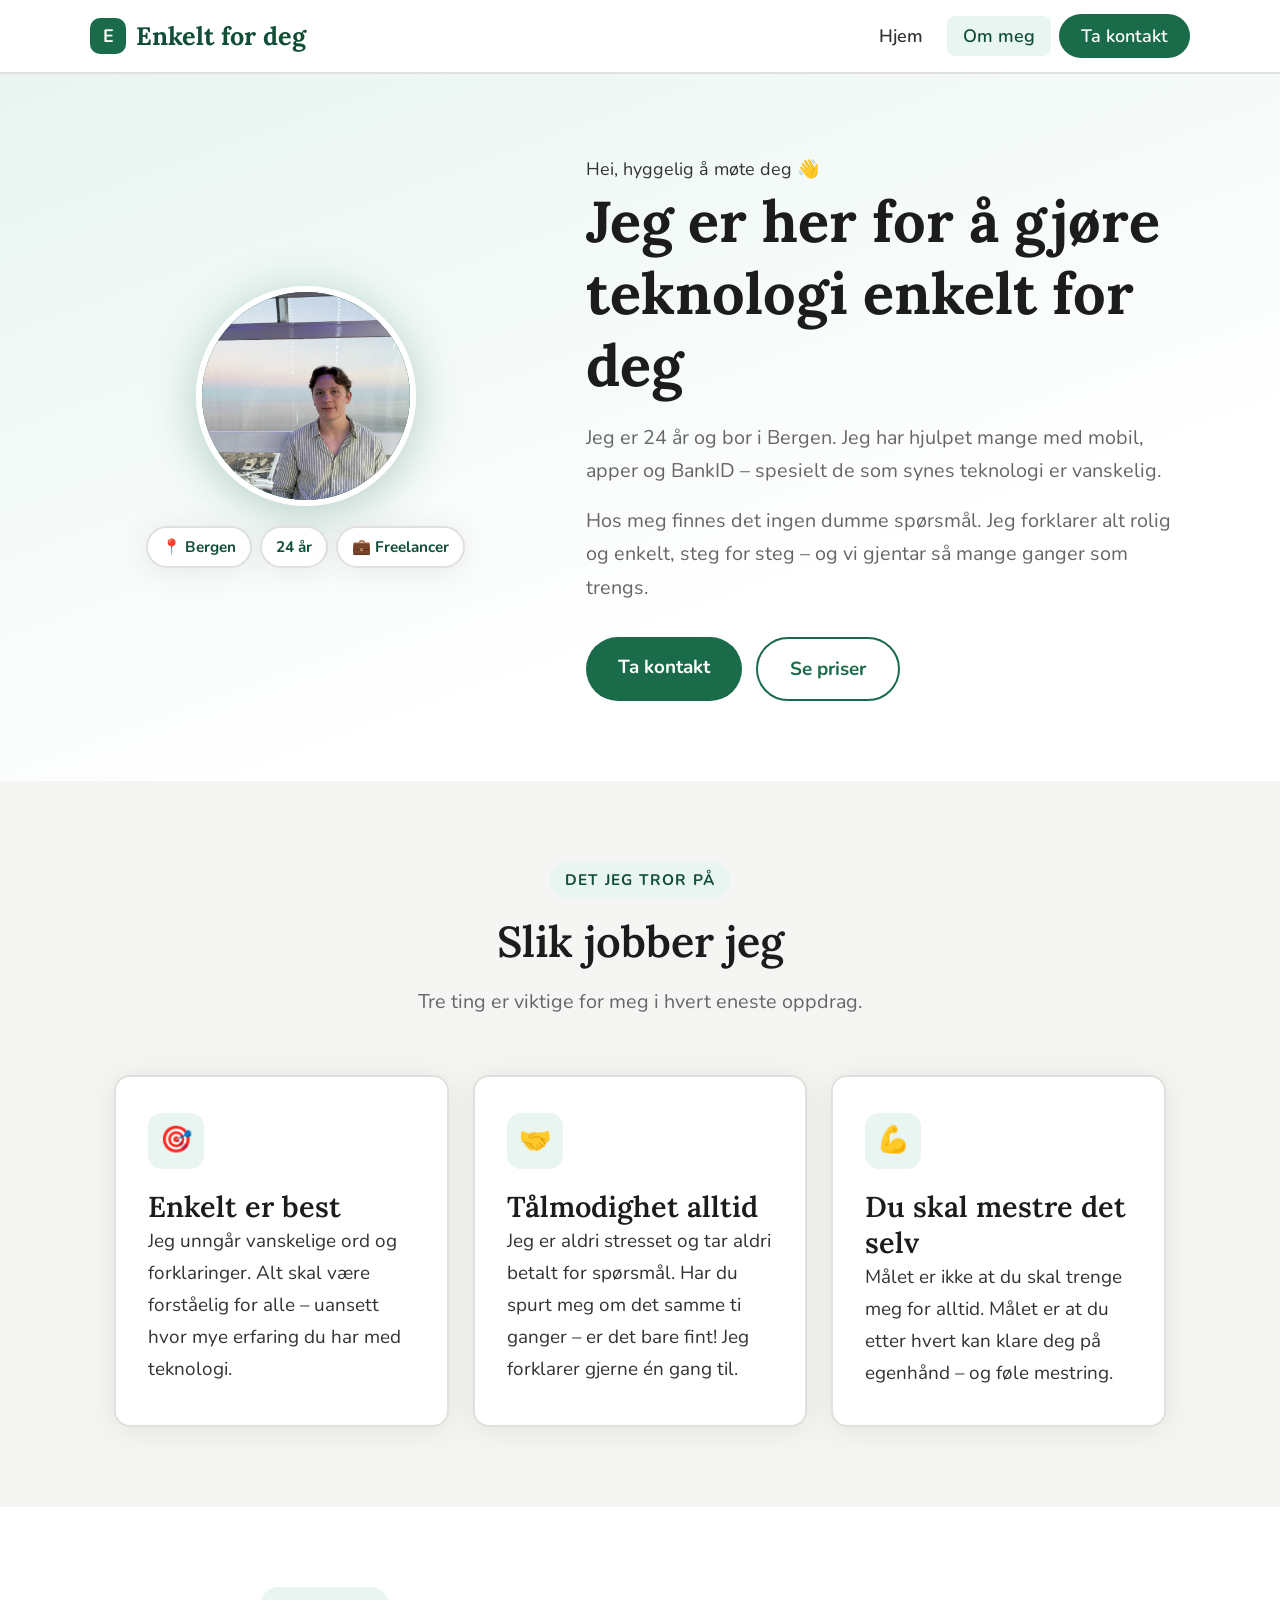
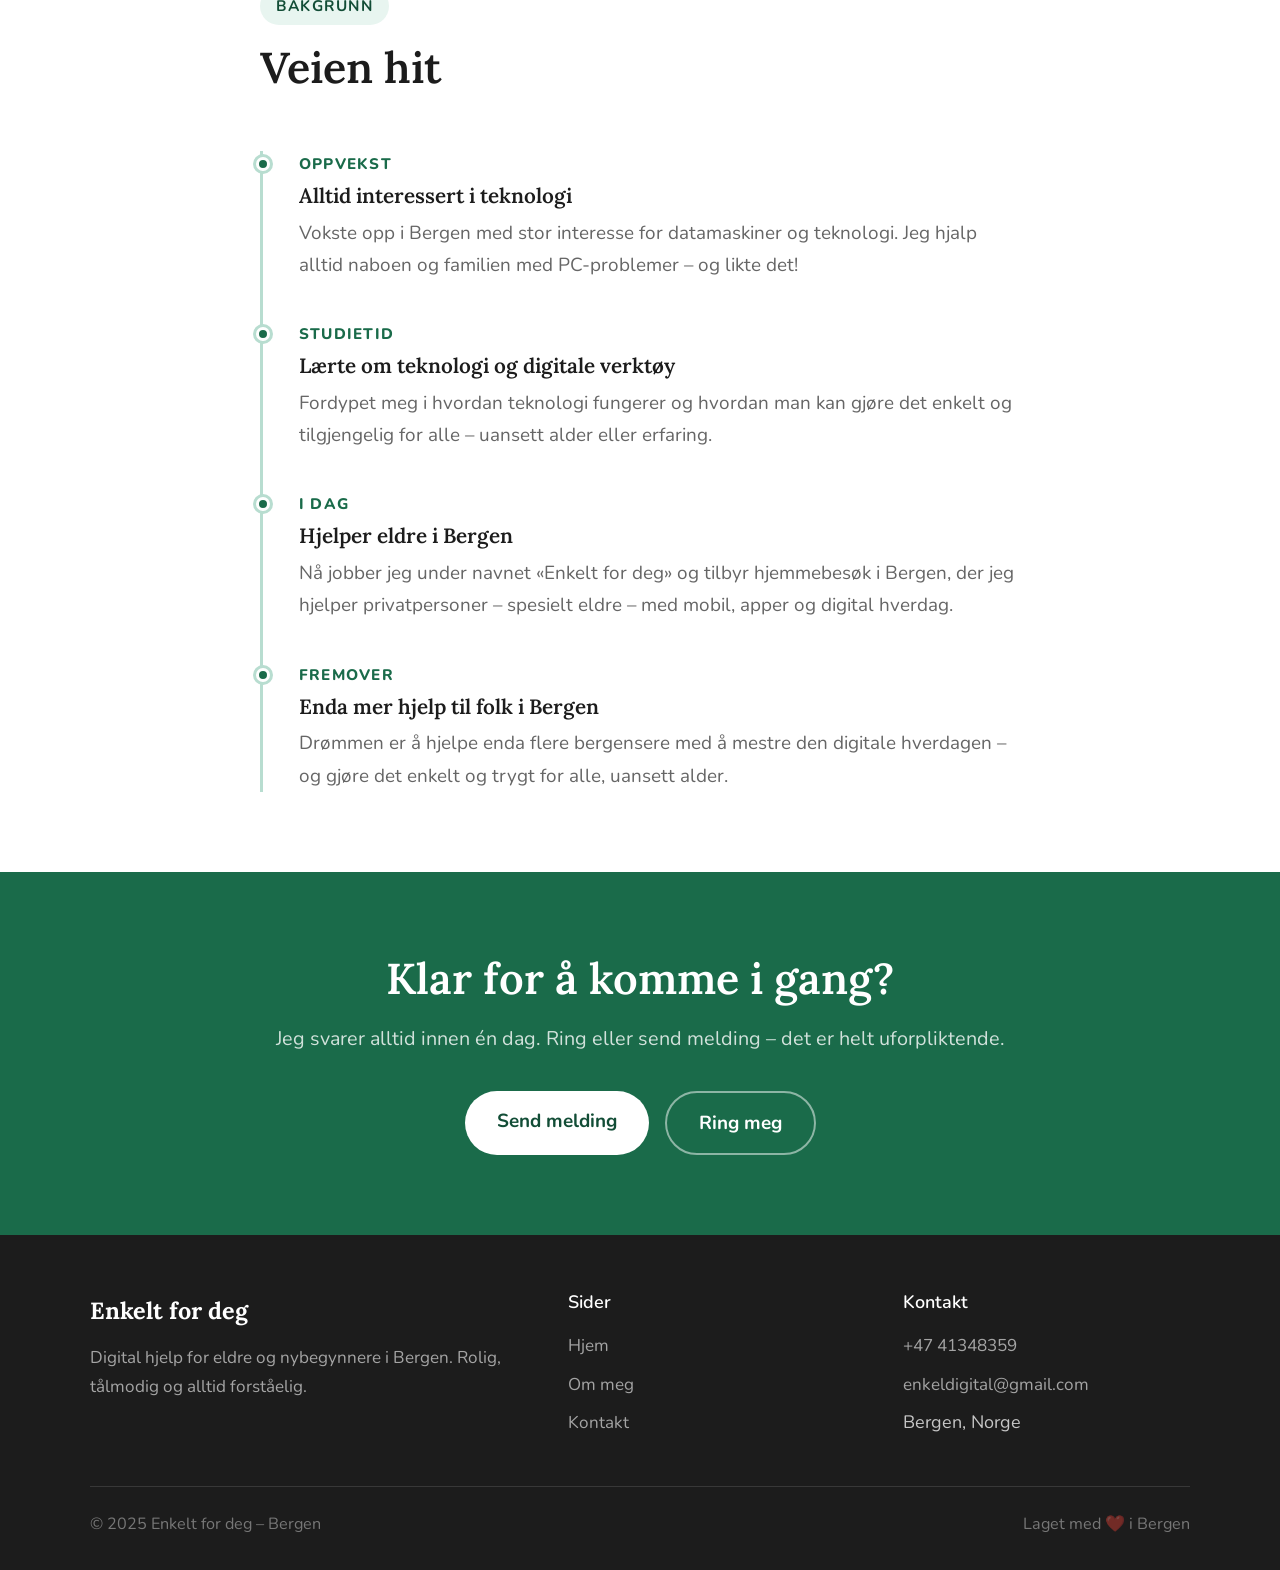
==== commit a56632c5: "finish" ====
--- a/about.html
+++ b/about.html
@@ -250,11 +250,13 @@
               Jeg er her for å gjøre teknologi enkelt for deg
             </h1>
             <p>
-              Jeg er 24 år og bor i Bergen. Jeg hjelper folk som synes teknologi
-              er vanskelig – enten det gjelder mobil, apper eller BankID.
+              Jeg er 24 år og bor i Bergen. Jeg har hjulpet mange med mobil,
+              apper og BankID – spesielt de som synes teknologi er vanskelig.
             </p>
             <p>
-              Hos meg finnes det ingen dumme spørsmål. Jeg forklarer alt rolig og enkelt, steg for steg – og vi gjentar så mange ganger som trengs.
+              Hos meg finnes det ingen dumme spørsmål. Jeg forklarer alt rolig
+              og enkelt, steg for steg – og vi gjentar så mange ganger som
+              trengs.
             </p>
             <div class="om-hero__knapper">
               <a href="index.html#kontakt" class="btn btn--primer"
@@ -331,23 +333,27 @@
                 <div class="tidslinje__aar">Studietid</div>
                 <h3>Lærte om teknologi og digitale verktøy</h3>
                 <p>
-                  Fordypet meg i hvordan teknologi fungerer og hvordan man kan gjøre det enkelt og tilgjengelig for alle – uansett alder eller erfaring.
+                  Fordypet meg i hvordan teknologi fungerer og hvordan man kan
+                  gjøre det enkelt og tilgjengelig for alle – uansett alder
+                  eller erfaring.
                 </p>
               </div>
               <div class="tidslinje__element fade-inn fade-inn-forsinkelse-2">
                 <div class="tidslinje__aar">I dag</div>
                 <h3>Hjelper eldre i Bergen</h3>
                 <p>
-                  Nå jobber jeg under navnet «Enkelt for deg» og hjelper privatpersoner – spesielt eldre – med mobil, apper og digital hverdag i Bergen.
+                  Nå jobber jeg under navnet «Enkelt for deg» og tilbyr
+                  hjemmebesøk i Bergen, der jeg hjelper privatpersoner –
+                  spesielt eldre – med mobil, apper og digital hverdag.
                 </p>
               </div>
               <div class="tidslinje__element fade-inn fade-inn-forsinkelse-3">
                 <div class="tidslinje__aar">Fremover</div>
                 <h3>Enda mer hjelp til folk i Bergen</h3>
                 <p>
-                  Drømmen er å hjelpe enda flere bergensere med å mestre den digitale
-                  hverdagen – og gjøre det enkelt og trygt for alle, uansett
-                  alder.
+                  Drømmen er å hjelpe enda flere bergensere med å mestre den
+                  digitale hverdagen – og gjøre det enkelt og trygt for alle,
+                  uansett alder.
                 </p>
               </div>
             </div>
@@ -395,7 +401,8 @@
           <div>
             <div class="footer__logo">Enkelt for deg</div>
             <p>
-              Digital hjelp for eldre og nybegynnere i Bergen. Rolig, tålmodig og alltid forståelig.
+              Digital hjelp for eldre og nybegynnere i Bergen. Rolig, tålmodig
+              og alltid forståelig.
             </p>
           </div>
           <div class="footer__kolonne">
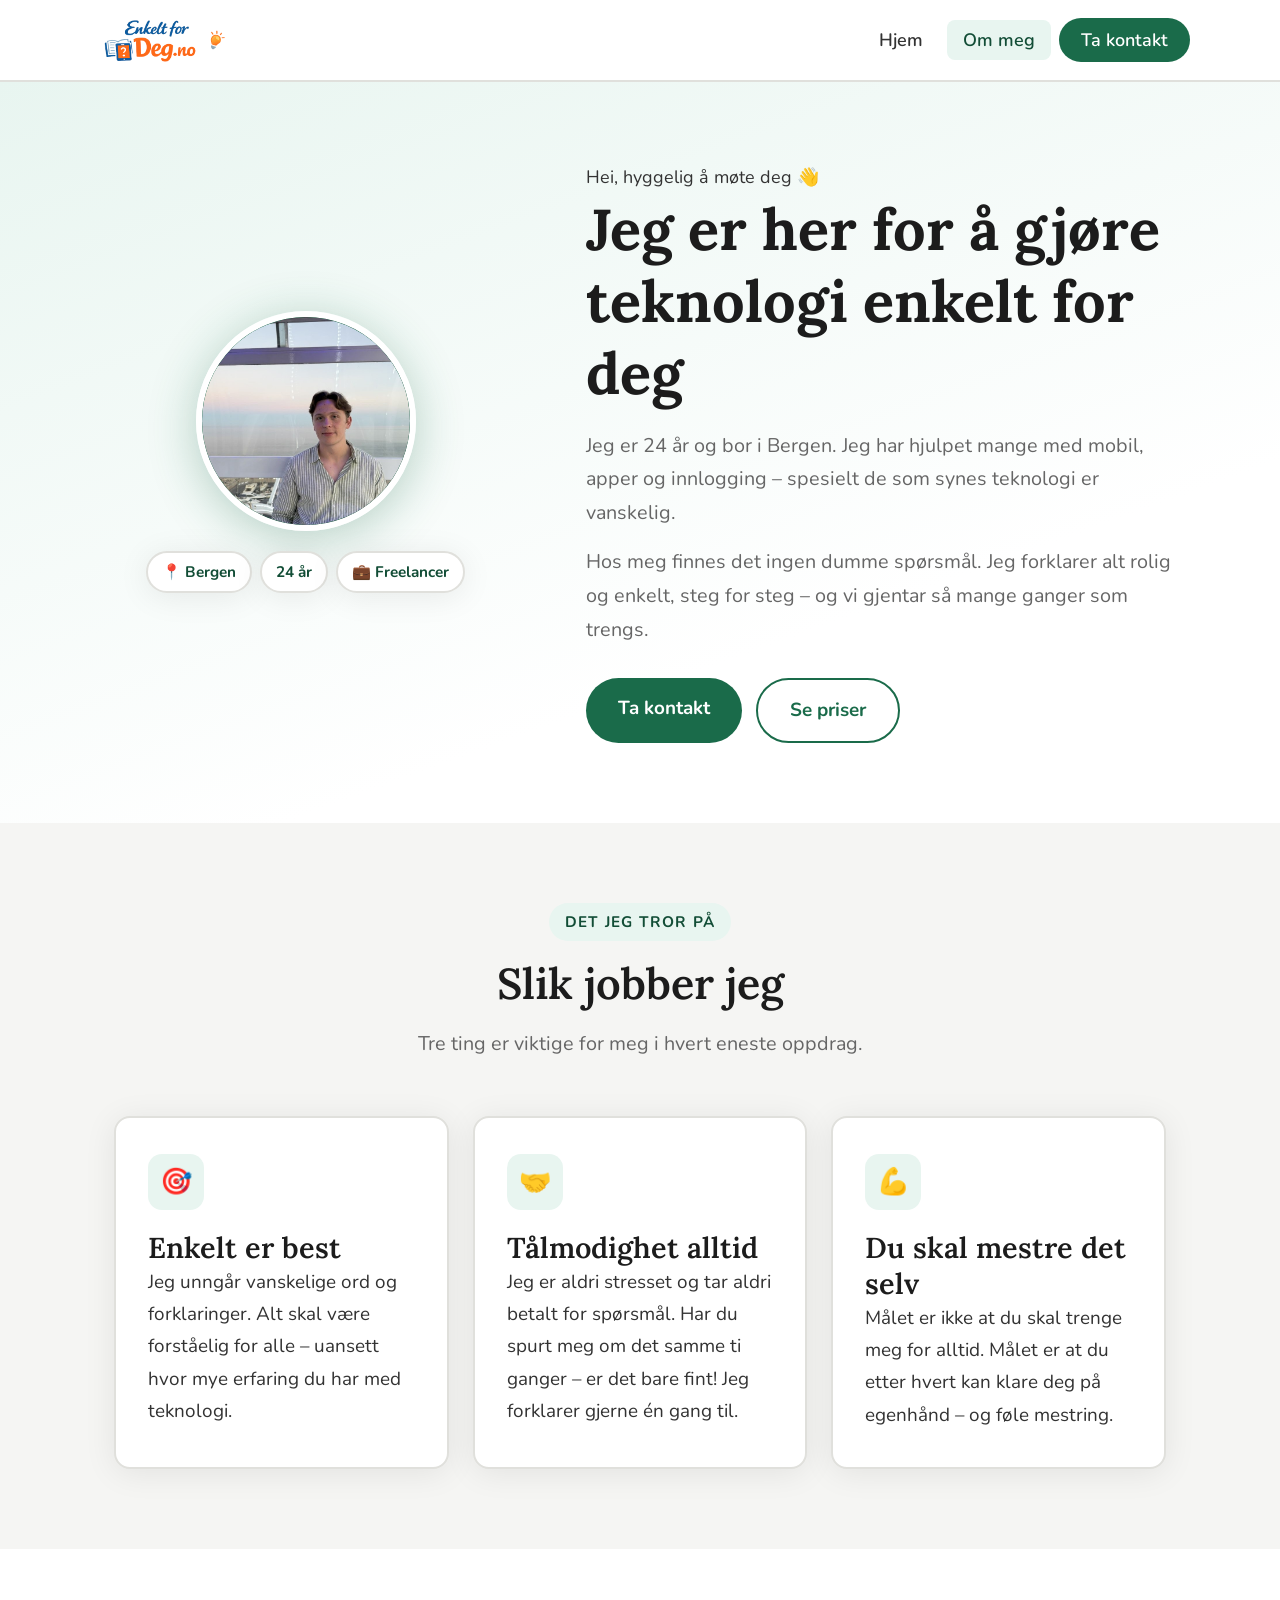
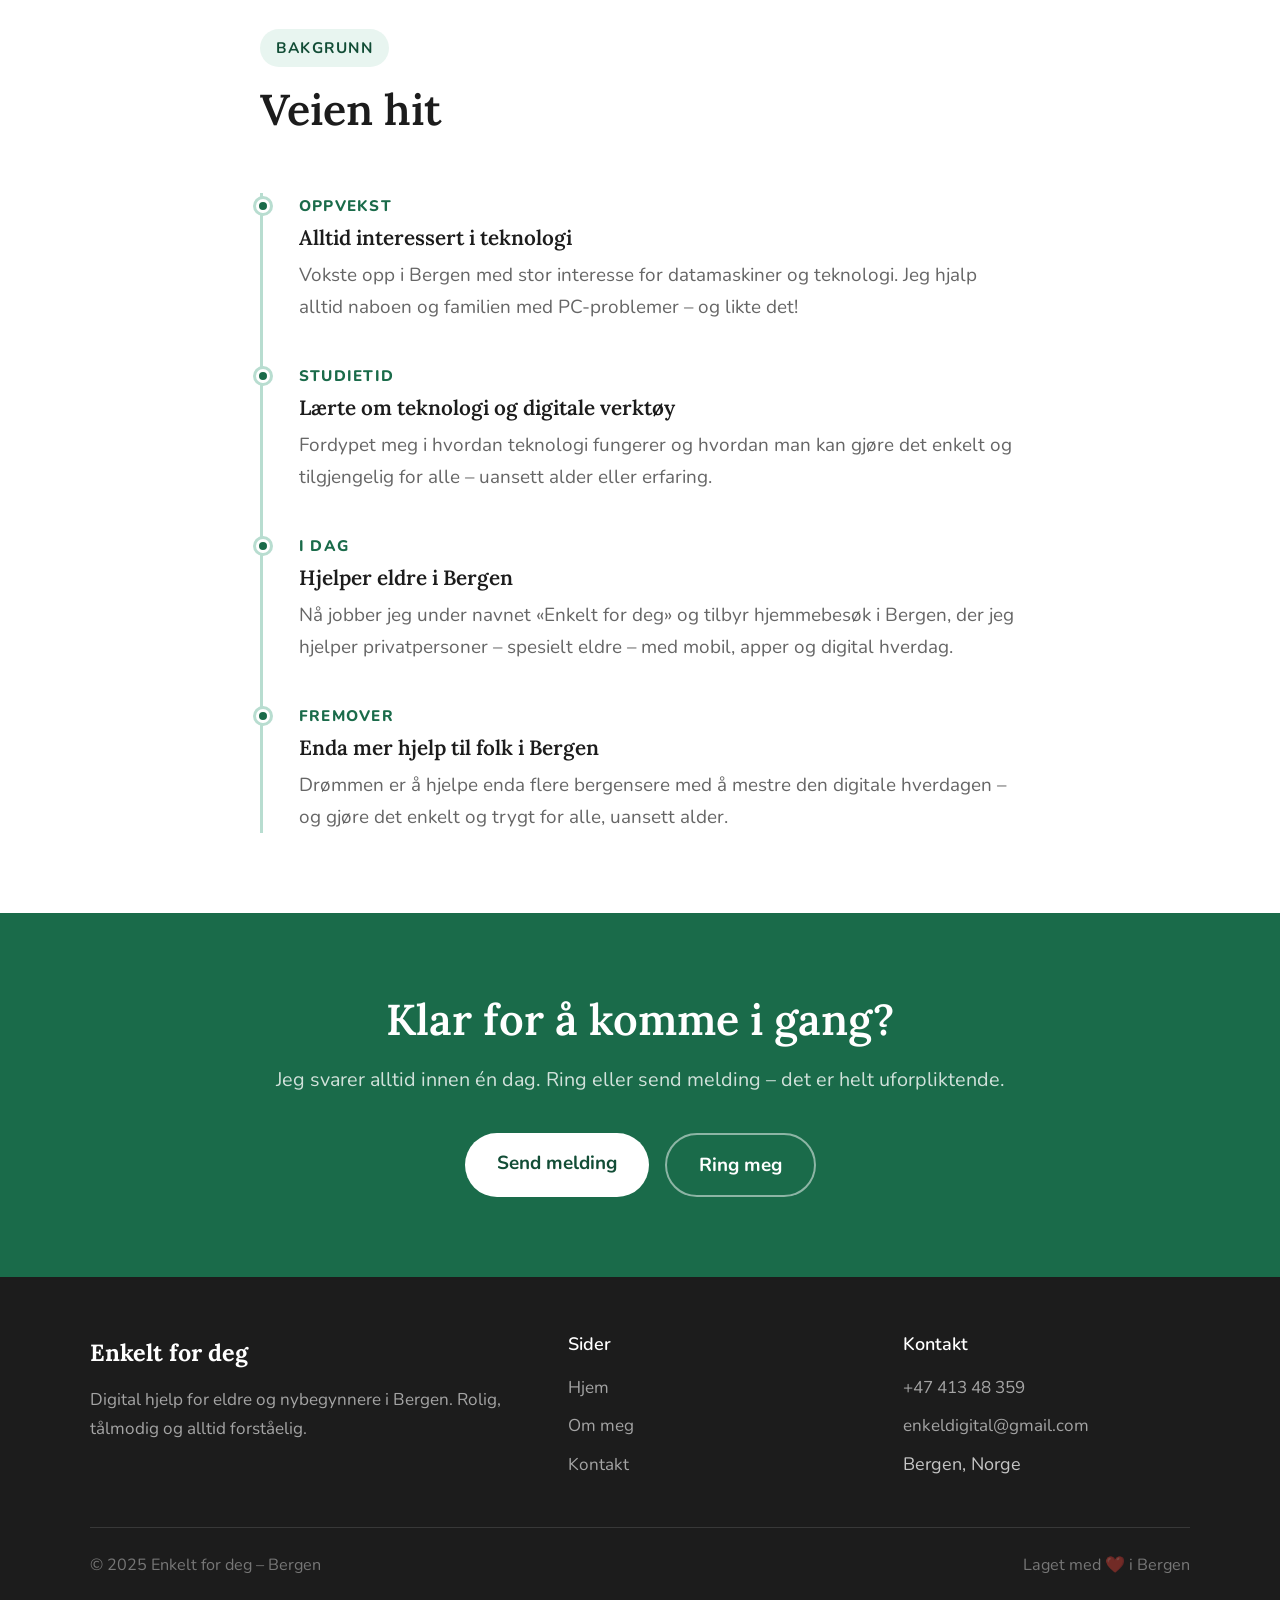
==== commit fd95439c: "changes made" ====
--- a/about.html
+++ b/about.html
@@ -3,219 +3,25 @@
   <head>
     <meta charset="UTF-8" />
     <meta name="viewport" content="width=device-width, initial-scale=1.0" />
-    <title>Om meg – Enkelt for deg | Bergen</title>
-    <meta
-      name="description"
-      content="Hei! Jeg er en 24 år gammel bergenser som hjelper eldre og nybegynnere med mobil, apper og digital hverdag – rolig og tålmodig."
-    />
+    <title>Om meg | Digital hjelp i Bergen – Enkelt for deg</title>
+    <meta name="description" content= "Digital hjelp i Bergen for eldre og nybegynnere. Jeg hjelper deg med mobil, apper og nettbank – rolig og tålmodig, hjemme hos deg."/>
+    <link rel="canonical" href="https://enkeltfordeg.no/about.html" />
     <link rel="stylesheet" href="style.css" />
-    <style>
-      /* ── OM MEG – SPESIFIKKE STILER ── */
-
-      .om-hero {
-        background: linear-gradient(160deg, var(--blaa-lys) 0%, #ffffff 70%);
-        padding: 80px 24px;
-      }
-
-      .om-hero__grid {
-        max-width: 1100px;
-        margin: 0 auto;
-        display: grid;
-        grid-template-columns: 1fr 1.4fr;
-        gap: 64px;
-        align-items: center;
-      }
-      .profil-sirkel img {
-        width: 100%;
-        height: 100%;
-        object-fit: cover;
-        border-radius: 50%;
-      }
-
-      .om-hero__bilde {
-        display: flex;
-        flex-direction: column;
-        align-items: center;
-        gap: 20px;
-      }
-
-      .profil-sirkel {
-        width: 220px;
-        height: 220px;
-        border-radius: 50%;
-        background: linear-gradient(
-          135deg,
-          var(--blaa) 0%,
-          var(--blaa-mork) 100%
-        );
-        display: flex;
-        align-items: center;
-        justify-content: center;
-        font-size: 6rem;
-        box-shadow: 0 8px 48px rgba(26, 107, 74, 0.3);
-        border: 6px solid white;
-        object-fit: cover;
-      }
-
-      .profil-merker {
-        display: flex;
-        flex-wrap: wrap;
-        gap: 8px;
-        justify-content: center;
-      }
-
-      .profil-merke {
-        background: var(--hvit);
-        border: 2px solid var(--kant);
-        border-radius: 999px;
-        padding: 6px 14px;
-        font-size: 0.85rem;
-        font-weight: 700;
-        color: var(--blaa-mork);
-        box-shadow: var(--skygge);
-      }
-
-      .om-hero__tekst .merkelapp {
-        margin-bottom: 16px;
-      }
-      .om-hero__tekst h1 {
-        margin-bottom: 20px;
-      }
-      .om-hero__tekst p {
-        color: var(--graa);
-        font-size: 1.1rem;
-        margin-bottom: 16px;
-      }
-
-      .om-hero__knapper {
-        display: flex;
-        gap: 14px;
-        flex-wrap: wrap;
-        margin-top: 32px;
-      }
-
-      /* VERDIER */
-      .verdier {
-        background: var(--lys-graa);
-      }
-
-      .verdier__grid {
-        display: grid;
-        grid-template-columns: repeat(3, 1fr);
-        gap: 24px;
-      }
-
-      /* BAKGRUNN */
-      .bakgrunn__innhold {
-        max-width: 760px;
-        margin: 0 auto;
-      }
-
-      .bakgrunn__innhold h2 {
-        margin-bottom: 28px;
-      }
-
-      .tidslinje {
-        position: relative;
-        padding-left: 36px;
-        border-left: 3px solid var(--blaa-mid);
-        display: flex;
-        flex-direction: column;
-        gap: 40px;
-      }
-
-      .tidslinje__element {
-        position: relative;
-      }
-
-      .tidslinje__element::before {
-        content: "";
-        position: absolute;
-        left: -43px;
-        top: 6px;
-        width: 14px;
-        height: 14px;
-        border-radius: 50%;
-        background: var(--blaa);
-        border: 3px solid white;
-        box-shadow: 0 0 0 3px var(--blaa-mid);
-      }
-
-      .tidslinje__aar {
-        font-size: 0.85rem;
-        font-weight: 800;
-        color: var(--blaa);
-        text-transform: uppercase;
-        letter-spacing: 0.08em;
-        margin-bottom: 6px;
-      }
-
-      .tidslinje__element h3 {
-        margin-bottom: 8px;
-        font-size: 1.15rem;
-      }
-      .tidslinje__element p {
-        color: var(--graa);
-        margin: 0;
-      }
-
-      /* KONTAKT-SNARVEI */
-      .kontakt-snarvei {
-        background: var(--blaa);
-        padding: 80px 24px;
-        text-align: center;
-      }
-
-      .kontakt-snarvei h2 {
-        color: white;
-        margin-bottom: 16px;
-      }
-      .kontakt-snarvei p {
-        color: rgba(255, 255, 255, 0.8);
-        font-size: 1.1rem;
-        margin-bottom: 36px;
-      }
-
-      /* RESPONSIV */
-      @media (max-width: 768px) {
-        .om-hero__grid {
-          grid-template-columns: 1fr;
-          gap: 40px;
-          text-align: center;
-        }
-        .om-hero__tekst .merkelapp {
-          display: inline-block;
-        }
-        .om-hero__knapper {
-          justify-content: center;
-        }
-        .verdier__grid {
-          grid-template-columns: 1fr;
-        }
-      }
-    </style>
   </head>
   <body>
+
     <!-- NAVIGASJON -->
     <nav class="nav" role="navigation" aria-label="Hovedmeny">
       <div class="nav__inner">
         <a href="index.html" class="nav__logo">
-          <span aria-hidden="true">E</span>
-          Enkelt for deg
+          <img src="logo.png" alt="Enkelt for deg logo" />
         </a>
         <ul class="nav__lenker">
           <li><a href="index.html">Hjem</a></li>
-          <li><a href="about.html">Om meg</a></li>
-
-          <li>
-            <a href="index.html#kontakt" class="nav__kontakt-btn">Ta kontakt</a>
-          </li>
+          <li><a href="about.html" class="aktiv">Om meg</a></li>
+          <li><a href="index.html#kontakt" class="nav__kontakt-btn">Ta kontakt</a></li>
         </ul>
-        <button
-          class="nav__hamburger"
-          aria-label="Åpne meny"
-          aria-expanded="false"
-        >
+        <button class="nav__hamburger" aria-label="Åpne meny" aria-expanded="false">
           <span></span><span></span><span></span>
         </button>
       </div>
@@ -223,13 +29,13 @@
         <ul>
           <li><a href="index.html">🏠 Hjem</a></li>
           <li><a href="about.html">👋 Om meg</a></li>
-
           <li><a href="index.html#kontakt">📞 Ta kontakt</a></li>
         </ul>
       </div>
     </nav>
 
     <main>
+
       <!-- OM MEG HERO -->
       <section class="om-hero" aria-labelledby="om-tittel">
         <div class="om-hero__grid">
@@ -246,25 +52,12 @@
 
           <div class="om-hero__tekst fade-inn fade-inn-forsinkelse-1">
             <span class="merkelapp">Hei, hyggelig å møte deg 👋</span>
-            <h1 id="om-tittel">
-              Jeg er her for å gjøre teknologi enkelt for deg
-            </h1>
-            <p>
-              Jeg er 24 år og bor i Bergen. Jeg har hjulpet mange med mobil,
-              apper og BankID – spesielt de som synes teknologi er vanskelig.
-            </p>
-            <p>
-              Hos meg finnes det ingen dumme spørsmål. Jeg forklarer alt rolig
-              og enkelt, steg for steg – og vi gjentar så mange ganger som
-              trengs.
-            </p>
+            <h1 id="om-tittel">Jeg er her for å gjøre teknologi enkelt for deg</h1>
+            <p>Jeg er 24 år og bor i Bergen. Jeg har hjulpet mange med mobil, apper og innlogging – spesielt de som synes teknologi er vanskelig.</p>
+            <p>Hos meg finnes det ingen dumme spørsmål. Jeg forklarer alt rolig og enkelt, steg for steg – og vi gjentar så mange ganger som trengs.</p>
             <div class="om-hero__knapper">
-              <a href="index.html#kontakt" class="btn btn--primer"
-                >Ta kontakt</a
-              >
-              <a href="index.html#priser" class="btn btn--sekundar"
-                >Se priser</a
-              >
+              <a href="index.html#kontakt" class="btn btn--primer">Ta kontakt</a>
+              <a href="index.html#priser" class="btn btn--sekundar">Se priser</a>
             </div>
           </div>
         </div>
@@ -283,28 +76,17 @@
             <div class="kort fade-inn fade-inn-forsinkelse-1">
               <div class="kort__ikon">🎯</div>
               <h3>Enkelt er best</h3>
-              <p>
-                Jeg unngår vanskelige ord og forklaringer. Alt skal være
-                forståelig for alle – uansett hvor mye erfaring du har med
-                teknologi.
-              </p>
+              <p>Jeg unngår vanskelige ord og forklaringer. Alt skal være forståelig for alle – uansett hvor mye erfaring du har med teknologi.</p>
             </div>
             <div class="kort fade-inn fade-inn-forsinkelse-2">
               <div class="kort__ikon">🤝</div>
               <h3>Tålmodighet alltid</h3>
-              <p>
-                Jeg er aldri stresset og tar aldri betalt for spørsmål. Har du
-                spurt meg om det samme ti ganger – er det bare fint! Jeg
-                forklarer gjerne én gang til.
-              </p>
+              <p>Jeg er aldri stresset og tar aldri betalt for spørsmål. Har du spurt meg om det samme ti ganger – er det bare fint! Jeg forklarer gjerne én gang til.</p>
             </div>
             <div class="kort fade-inn fade-inn-forsinkelse-3">
               <div class="kort__ikon">💪</div>
               <h3>Du skal mestre det selv</h3>
-              <p>
-                Målet er ikke at du skal trenge meg for alltid. Målet er at du
-                etter hvert kan klare deg på egenhånd – og føle mestring.
-              </p>
+              <p>Målet er ikke at du skal trenge meg for alltid. Målet er at du etter hvert kan klare deg på egenhånd – og føle mestring.</p>
             </div>
           </div>
         </div>
@@ -314,7 +96,7 @@
       <section aria-labelledby="bakgrunn-tittel">
         <div class="container">
           <div class="bakgrunn__innhold">
-            <div class="seksjon-tittel fade-inn" style="text-align: left">
+            <div class="seksjon-tittel bakgrunn__tittel fade-inn">
               <span class="merkelapp">Bakgrunn</span>
               <h2 id="bakgrunn-tittel">Veien hit</h2>
             </div>
@@ -323,38 +105,22 @@
               <div class="tidslinje__element fade-inn">
                 <div class="tidslinje__aar">Oppvekst</div>
                 <h3>Alltid interessert i teknologi</h3>
-                <p>
-                  Vokste opp i Bergen med stor interesse for datamaskiner og
-                  teknologi. Jeg hjalp alltid naboen og familien med
-                  PC-problemer – og likte det!
-                </p>
+                <p>Vokste opp i Bergen med stor interesse for datamaskiner og teknologi. Jeg hjalp alltid naboen og familien med PC-problemer – og likte det!</p>
               </div>
               <div class="tidslinje__element fade-inn fade-inn-forsinkelse-1">
                 <div class="tidslinje__aar">Studietid</div>
                 <h3>Lærte om teknologi og digitale verktøy</h3>
-                <p>
-                  Fordypet meg i hvordan teknologi fungerer og hvordan man kan
-                  gjøre det enkelt og tilgjengelig for alle – uansett alder
-                  eller erfaring.
-                </p>
+                <p>Fordypet meg i hvordan teknologi fungerer og hvordan man kan gjøre det enkelt og tilgjengelig for alle – uansett alder eller erfaring.</p>
               </div>
               <div class="tidslinje__element fade-inn fade-inn-forsinkelse-2">
                 <div class="tidslinje__aar">I dag</div>
                 <h3>Hjelper eldre i Bergen</h3>
-                <p>
-                  Nå jobber jeg under navnet «Enkelt for deg» og tilbyr
-                  hjemmebesøk i Bergen, der jeg hjelper privatpersoner –
-                  spesielt eldre – med mobil, apper og digital hverdag.
-                </p>
+                <p>Nå jobber jeg under navnet «Enkelt for deg» og tilbyr hjemmebesøk i Bergen, der jeg hjelper privatpersoner – spesielt eldre – med mobil, apper og digital hverdag.</p>
               </div>
               <div class="tidslinje__element fade-inn fade-inn-forsinkelse-3">
                 <div class="tidslinje__aar">Fremover</div>
                 <h3>Enda mer hjelp til folk i Bergen</h3>
-                <p>
-                  Drømmen er å hjelpe enda flere bergensere med å mestre den
-                  digitale hverdagen – og gjøre det enkelt og trygt for alle,
-                  uansett alder.
-                </p>
+                <p>Drømmen er å hjelpe enda flere bergensere med å mestre den digitale hverdagen – og gjøre det enkelt og trygt for alle, uansett alder.</p>
               </div>
             </div>
           </div>
@@ -365,33 +131,14 @@
       <section class="kontakt-snarvei" aria-labelledby="kontakt-snarvei-tittel">
         <div class="fade-inn">
           <h2 id="kontakt-snarvei-tittel">Klar for å komme i gang?</h2>
-          <p>
-            Jeg svarer alltid innen én dag. Ring eller send melding – det er
-            helt uforpliktende.
-          </p>
-          <div
-            style="
-              display: flex;
-              gap: 16px;
-              justify-content: center;
-              flex-wrap: wrap;
-            "
-          >
-            <a
-              href="index.html#kontakt"
-              class="btn"
-              style="background: white; color: var(--blaa-mork)"
-              >Send melding</a
-            >
-            <a
-              href="tel:+4741348359"
-              class="btn btn--sekundar"
-              style="border-color: rgba(255, 255, 255, 0.5); color: white"
-              >Ring meg</a
-            >
+          <p>Jeg svarer alltid innen én dag. Ring eller send melding – det er helt uforpliktende.</p>
+          <div class="kontakt-snarvei__knapper">
+            <a href="index.html#kontakt" class="btn btn--kvit">Send melding</a>
+            <a href="tel:+4741348359" class="btn btn--kvit-ramme">Ring meg</a>
           </div>
         </div>
       </section>
+
     </main>
 
     <!-- BUNNTEKST -->
@@ -400,29 +147,21 @@
         <div class="footer__topp">
           <div>
             <div class="footer__logo">Enkelt for deg</div>
-            <p>
-              Digital hjelp for eldre og nybegynnere i Bergen. Rolig, tålmodig
-              og alltid forståelig.
-            </p>
+            <p>Digital hjelp for eldre og nybegynnere i Bergen. Rolig, tålmodig og alltid forståelig.</p>
           </div>
           <div class="footer__kolonne">
             <h4>Sider</h4>
             <ul>
               <li><a href="index.html">Hjem</a></li>
               <li><a href="about.html">Om meg</a></li>
-
               <li><a href="index.html#kontakt">Kontakt</a></li>
             </ul>
           </div>
           <div class="footer__kolonne">
             <h4>Kontakt</h4>
             <ul>
-              <li><a href="tel:+4741348359">+47 41348359</a></li>
-              <li>
-                <a href="mailto:enkeldigital@gmail.com"
-                  >enkeldigital@gmail.com</a
-                >
-              </li>
+              <li><a href="tel:+4741348359">+47 413 48 359</a></li>
+              <li><a href="mailto:enkeldigital@gmail.com">enkeldigital@gmail.com</a></li>
               <li><span>Bergen, Norge</span></li>
             </ul>
           </div>
--- a/style.css
+++ b/style.css
@@ -1,16 +1,17 @@
 /* ============================================
    ENKELT FOR DEG – Felles stilark
+   All styling samlet her – ingen inline stiler i HTML
    ============================================ */
 
 @import url('https://fonts.googleapis.com/css2?family=Lora:ital,wght@0,400;0,600;0,700;1,400&family=Nunito:wght@400;500;600;700;800&display=swap');
 
 /* ── VARIABLER ── */
 :root {
-  --blaa: #1A6B4A;        /* Primærfarge: trygg norsk skoggrønn */
+  --blaa: #1A6B4A;
   --blaa-lys: #E8F5F0;
   --blaa-mid: #B8DDD0;
   --blaa-mork: #124D36;
-  --accent: #F4A432;      /* Varm gul-oransje aksent */
+  --accent: #F4A432;
   --accent-lys: #FEF4E3;
   --mork: #1C1C1C;
   --tekst: #333333;
@@ -26,9 +27,7 @@
 
 /* ── RESET OG BASE ── */
 *, *::before, *::after { box-sizing: border-box; margin: 0; padding: 0; }
-
 html { scroll-behavior: smooth; font-size: 18px; }
-
 body {
   font-family: 'Nunito', sans-serif;
   background: var(--hvit);
@@ -36,345 +35,361 @@
   line-height: 1.7;
   -webkit-font-smoothing: antialiased;
 }
-
 img { max-width: 100%; display: block; }
 a { color: inherit; text-decoration: none; }
 
 /* ── TYPOGRAFI ── */
-h1, h2, h3, h4 {
-  font-family: 'Lora', Georgia, serif;
-  line-height: 1.25;
-  color: var(--mork);
-}
-
+h1, h2, h3, h4 { font-family: 'Lora', Georgia, serif; line-height: 1.25; color: var(--mork); }
 h1 { font-size: clamp(2rem, 5vw, 3.2rem); font-weight: 700; }
 h2 { font-size: clamp(1.6rem, 3.5vw, 2.4rem); font-weight: 600; }
 h3 { font-size: clamp(1.2rem, 2.5vw, 1.6rem); font-weight: 600; }
 h4 { font-size: 1.1rem; font-weight: 600; }
-
 p { margin-bottom: 1rem; color: var(--tekst); font-size: 1.05rem; }
 p:last-child { margin-bottom: 0; }
 
 /* ── LAYOUT ── */
-.container {
-  max-width: 1100px;
-  margin: 0 auto;
-  padding: 0 24px;
-}
-
-.container--smal {
-  max-width: 760px;
-  margin: 0 auto;
-  padding: 0 24px;
-}
-
+.container { max-width: 1100px; margin: 0 auto; padding: 0 24px; }
+.container--smal { max-width: 760px; margin: 0 auto; padding: 0 24px; }
 section { padding: 80px 0; }
 
 /* ── NAVIGASJON ── */
 .nav {
-  position: sticky;
-  top: 0;
-  z-index: 100;
+  position: sticky; top: 0; z-index: 100;
   background: rgba(255,255,255,0.96);
   backdrop-filter: blur(8px);
   border-bottom: 2px solid var(--kant);
   padding: 0 24px;
 }
-
 .nav__inner {
-  max-width: 1100px;
-  margin: 0 auto;
-  display: flex;
-  align-items: center;
-  justify-content: space-between;
-  height: 72px;
-}
-
-.nav__logo {
-  font-family: 'Lora', serif;
-  font-weight: 700;
-  font-size: 1.4rem;
-  color: var(--blaa-mork);
-  display: flex;
-  align-items: center;
-  gap: 10px;
-}
-
-.nav__logo span {
-  display: inline-block;
-  width: 36px;
-  height: 36px;
-  background: var(--blaa);
-  border-radius: 10px;
-  display: flex;
-  align-items: center;
-  justify-content: center;
-  color: white;
-  font-size: 18px;
-  font-family: 'Nunito', sans-serif;
-}
-
-.nav__lenker {
-  display: flex;
-  align-items: center;
-  gap: 8px;
-  list-style: none;
-}
-
+  max-width: 1100px; margin: 0 auto;
+  display: flex; align-items: center; justify-content: space-between;
+  height: 80px;
+}
+.nav__logo { display: flex; align-items: center; gap: 10px; }
+.nav__logo img { height: 64px; width: auto; }
+.nav__lenker { display: flex; align-items: center; gap: 8px; list-style: none; }
 .nav__lenker a {
-  font-weight: 600;
-  font-size: 1rem;
-  color: var(--tekst);
-  padding: 8px 16px;
-  border-radius: 8px;
+  font-weight: 600; font-size: 1rem; color: var(--tekst);
+  padding: 8px 16px; border-radius: 8px;
   transition: background 0.2s, color 0.2s;
 }
-
-.nav__lenker a:hover,
-.nav__lenker a.aktiv {
-  background: var(--blaa-lys);
-  color: var(--blaa-mork);
-}
-
+.nav__lenker a:hover, .nav__lenker a.aktiv { background: var(--blaa-lys); color: var(--blaa-mork); }
 .nav__lenker .nav__kontakt-btn {
-  background: var(--blaa);
-  color: white;
-  padding: 10px 22px;
-  border-radius: 999px;
+  background: var(--blaa); color: white;
+  padding: 10px 22px; border-radius: 999px;
   transition: background 0.2s, transform 0.15s;
 }
-
-.nav__lenker .nav__kontakt-btn:hover {
-  background: var(--blaa-mork);
-  transform: translateY(-1px);
-}
-
-/* Hamburger */
-.nav__hamburger {
-  display: none;
-  flex-direction: column;
-  gap: 5px;
-  cursor: pointer;
-  padding: 8px;
-  border: none;
-  background: none;
-}
-
-.nav__hamburger span {
-  display: block;
-  width: 26px;
-  height: 3px;
-  background: var(--mork);
-  border-radius: 3px;
-  transition: all 0.3s;
-}
-
+.nav__lenker .nav__kontakt-btn:hover { background: var(--blaa-mork); transform: translateY(-1px); }
+
+.nav__hamburger { display: none; flex-direction: column; gap: 5px; cursor: pointer; padding: 8px; border: none; background: none; }
+.nav__hamburger span { display: block; width: 26px; height: 3px; background: var(--mork); border-radius: 3px; transition: all 0.3s; }
 .nav__hamburger.aapen span:nth-child(1) { transform: rotate(45deg) translate(5px, 6px); }
 .nav__hamburger.aapen span:nth-child(2) { opacity: 0; }
 .nav__hamburger.aapen span:nth-child(3) { transform: rotate(-45deg) translate(5px, -6px); }
 
-/* Mobilmeny */
-.nav__mobil {
-  display: none;
-  background: var(--hvit);
-  border-top: 1px solid var(--kant);
-  padding: 16px 24px 24px;
-}
-
+.nav__mobil { display: none; background: var(--hvit); border-top: 1px solid var(--kant); padding: 16px 24px 24px; }
 .nav__mobil.aktiv { display: block; }
-
-.nav__mobil ul {
-  list-style: none;
-  display: flex;
-  flex-direction: column;
-  gap: 4px;
-}
-
-.nav__mobil a {
-  display: block;
-  font-weight: 600;
-  font-size: 1.1rem;
-  color: var(--tekst);
-  padding: 12px 16px;
-  border-radius: 10px;
-  transition: background 0.2s;
-}
-
+.nav__mobil ul { list-style: none; display: flex; flex-direction: column; gap: 4px; }
+.nav__mobil a { display: block; font-weight: 600; font-size: 1.1rem; color: var(--tekst); padding: 12px 16px; border-radius: 10px; transition: background 0.2s; }
 .nav__mobil a:hover { background: var(--blaa-lys); color: var(--blaa-mork); }
 
 /* ── KNAPPER ── */
 .btn {
-  display: inline-block;
-  font-family: 'Nunito', sans-serif;
-  font-weight: 700;
-  font-size: 1.05rem;
-  padding: 14px 32px;
-  border-radius: 999px;
-  border: none;
-  cursor: pointer;
+  display: inline-block; font-family: 'Nunito', sans-serif; font-weight: 700;
+  font-size: 1.05rem; padding: 14px 32px; border-radius: 999px;
+  border: none; cursor: pointer;
   transition: transform 0.2s, box-shadow 0.2s, background 0.2s;
   text-align: center;
 }
-
 .btn:hover { transform: translateY(-2px); box-shadow: 0 6px 24px rgba(0,0,0,0.15); }
 .btn:active { transform: translateY(0); }
-
-.btn--primer {
-  background: var(--blaa);
-  color: white;
-}
+.btn--primer { background: var(--blaa); color: white; }
 .btn--primer:hover { background: var(--blaa-mork); }
-
-.btn--sekundar {
-  background: transparent;
-  color: var(--blaa);
-  border: 2.5px solid var(--blaa);
-}
+.btn--sekundar { background: transparent; color: var(--blaa); border: 2.5px solid var(--blaa); }
 .btn--sekundar:hover { background: var(--blaa-lys); }
-
-.btn--aksent {
-  background: var(--accent);
-  color: var(--mork);
-}
+.btn--aksent { background: var(--accent); color: var(--mork); }
 .btn--aksent:hover { background: #e09520; }
-
-.btn--liten {
-  padding: 10px 22px;
-  font-size: 0.95rem;
-}
+.btn--liten { padding: 10px 22px; font-size: 0.95rem; }
+.btn--kvit { background: white; color: var(--blaa-mork); }
+.btn--kvit:hover { background: var(--blaa-lys); }
+.btn--kvit-ramme { border: 2.5px solid rgba(255,255,255,0.5); color: white; background: transparent; }
+.btn--full-bredde { width: 100%; }
 
 /* ── SEKSJONSOVERSKRIFT ── */
-.seksjon-tittel {
-  text-align: center;
-  margin-bottom: 56px;
-}
-
+.seksjon-tittel { text-align: center; margin-bottom: 56px; }
 .seksjon-tittel .merkelapp {
-  display: inline-block;
-  background: var(--blaa-lys);
-  color: var(--blaa-mork);
-  font-weight: 700;
-  font-size: 0.85rem;
-  letter-spacing: 0.08em;
-  text-transform: uppercase;
-  padding: 6px 16px;
-  border-radius: 999px;
-  margin-bottom: 16px;
-}
-
+  display: inline-block; background: var(--blaa-lys); color: var(--blaa-mork);
+  font-weight: 700; font-size: 0.85rem; letter-spacing: 0.08em;
+  text-transform: uppercase; padding: 6px 16px; border-radius: 999px; margin-bottom: 16px;
+}
 .seksjon-tittel h2 { margin-bottom: 16px; }
 .seksjon-tittel p { color: var(--graa); max-width: 560px; margin: 0 auto; font-size: 1.1rem; }
 
 /* ── KORT ── */
 .kort {
-  background: var(--hvit);
-  border: 2px solid var(--kant);
-  border-radius: var(--radius);
-  padding: 36px 32px;
-  box-shadow: var(--skygge);
+  background: var(--hvit); border: 2px solid var(--kant); border-radius: var(--radius);
+  padding: 36px 32px; box-shadow: var(--skygge);
   transition: box-shadow 0.25s, transform 0.25s, border-color 0.25s;
 }
-
-.kort:hover {
-  box-shadow: var(--skygge-hover);
-  transform: translateY(-4px);
-  border-color: var(--blaa-mid);
-}
-
+.kort:hover { box-shadow: var(--skygge-hover); transform: translateY(-4px); border-color: var(--blaa-mid); }
 .kort__ikon {
-  width: 56px;
-  height: 56px;
-  background: var(--blaa-lys);
-  border-radius: 14px;
-  display: flex;
-  align-items: center;
-  justify-content: center;
-  font-size: 26px;
-  margin-bottom: 20px;
+  width: 56px; height: 56px; background: var(--blaa-lys); border-radius: 14px;
+  display: flex; align-items: center; justify-content: center; font-size: 26px; margin-bottom: 20px;
 }
 
 /* ── FADE-IN ANIMASJON ── */
-.fade-inn {
-  opacity: 0;
-  transform: translateY(28px);
-  transition: opacity 0.6s ease, transform 0.6s ease;
-}
-
-.fade-inn.synlig {
-  opacity: 1;
-  transform: translateY(0);
-}
-
+.fade-inn { opacity: 0; transform: translateY(28px); transition: opacity 0.6s ease, transform 0.6s ease; }
+.fade-inn.synlig { opacity: 1; transform: translateY(0); }
 .fade-inn-forsinkelse-1 { transition-delay: 0.1s; }
 .fade-inn-forsinkelse-2 { transition-delay: 0.2s; }
 .fade-inn-forsinkelse-3 { transition-delay: 0.3s; }
 .fade-inn-forsinkelse-4 { transition-delay: 0.4s; }
 
+/* ── HERO ── */
+.hero {
+  background: linear-gradient(160deg, var(--blaa-lys) 0%, #ffffff 60%);
+  padding: 100px 24px 80px; text-align: center; position: relative; overflow: hidden;
+}
+.hero::before {
+  content: ""; position: absolute; top: -80px; right: -80px;
+  width: 400px; height: 400px;
+  background: radial-gradient(circle, var(--blaa-mid) 0%, transparent 70%);
+  opacity: 0.3; pointer-events: none;
+}
+.hero__innhold { position: relative; z-index: 1; max-width: 800px; margin: 0 auto; }
+.hero__merke {
+  display: inline-flex; align-items: center; gap: 8px;
+  background: var(--blaa); color: white; font-weight: 700; font-size: 0.9rem;
+  padding: 8px 20px; border-radius: 999px; margin-bottom: 28px; letter-spacing: 0.02em;
+}
+.hero h1 { font-size: clamp(2.4rem, 6vw, 4rem); margin-bottom: 24px; color: var(--mork); }
+.hero h1 em { font-style: normal; color: var(--blaa); }
+.hero__ingress { font-size: clamp(1.05rem, 2.5vw, 1.25rem); color: var(--graa); max-width: 600px; margin: 0 auto 40px; line-height: 1.75; }
+.hero__knapper { display: flex; gap: 16px; justify-content: center; flex-wrap: wrap; }
+.hero__statistikk { display: flex; justify-content: center; gap: 48px; margin-top: 64px; flex-wrap: wrap; }
+.hero__statistikk-element { text-align: center; }
+.hero__statistikk-element strong { display: block; font-size: 2rem; font-weight: 800; color: var(--blaa-mork); font-family: 'Lora', serif; }
+.hero__statistikk-element span { font-size: 0.9rem; color: var(--graa); font-weight: 600; }
+
+/* ── TRYGGHET-BANNER ── */
+.trygghet-banner {
+  background: var(--blaa-lys);
+  border-top: 2px solid var(--blaa-mid);
+  border-bottom: 2px solid var(--blaa-mid);
+  padding: 22px 24px;
+  text-align: center;
+}
+.trygghet-banner p { margin: 0; font-size: 1.05rem; font-weight: 700; color: var(--blaa-mork); }
+
+/* ── TJENESTER ── */
+.tjenester { background: var(--lys-graa); }
+.tjenester__grid--smal { max-width: 700px; margin: 0 auto; }
+.tjeneste-seksjon {
+  background: var(--hvit); border-radius: var(--radius-stor);
+  border: 2px solid var(--kant); padding: 40px 36px; box-shadow: var(--skygge);
+}
+.tjeneste-seksjon__header { display: flex; align-items: center; gap: 16px; margin-bottom: 32px; }
+.tjeneste-seksjon__ikon {
+  width: 52px; height: 52px; border-radius: 14px; background: var(--blaa-lys);
+  display: flex; align-items: center; justify-content: center; font-size: 24px; flex-shrink: 0;
+}
+.tjeneste-seksjon__header h3 { font-size: 1.4rem; margin-bottom: 4px; }
+.tjeneste-seksjon__header p { color: var(--graa); font-size: 0.9rem; margin: 0; }
+.tjeneste-liste { list-style: none; display: flex; flex-direction: column; gap: 14px; }
+.tjeneste-liste li {
+  display: flex; align-items: flex-start; gap: 14px;
+  padding: 16px; background: var(--lys-graa); border-radius: 12px; border: 1.5px solid var(--kant);
+}
+.tjeneste-liste__ikon {
+  width: 36px; height: 36px; background: var(--blaa-lys); border-radius: 8px;
+  display: flex; align-items: center; justify-content: center; font-size: 18px; flex-shrink: 0;
+}
+.tjeneste-liste strong { display: block; font-weight: 700; color: var(--mork); font-size: 1rem; }
+.tjeneste-liste span { font-size: 0.9rem; color: var(--graa); }
+
+/* ── PRISER ── */
+.priser__grid {
+  display: grid; grid-template-columns: repeat(2, 1fr);
+  gap: 32px; max-width: 780px; margin: 0 auto;
+}
+.pris-kort {
+  background: var(--hvit); border: 2px solid var(--kant); border-radius: var(--radius);
+  padding: 40px 32px; text-align: center; box-shadow: var(--skygge);
+  transition: all 0.25s; display: flex; flex-direction: column;
+}
+.pris-kort:hover { border-color: var(--blaa); transform: translateY(-4px); box-shadow: var(--skygge-hover); }
+.pris-kort--populaer { border-color: var(--blaa); background: var(--blaa); color: white; }
+.pris-kort--populaer h3,
+.pris-kort--populaer .pris-beloep { color: white; }
+.pris-kort__ikon { font-size: 2.5rem; margin-bottom: 16px; }
+.pris-kort h3 { font-size: 1.2rem; margin-bottom: 8px; font-family: 'Nunito', sans-serif; }
+.pris-beloep { font-family: 'Lora', serif; font-size: 2.4rem; font-weight: 700; color: var(--blaa-mork); margin: 16px 0 20px; }
+.pris-beloep sup { font-size: 1.1rem; }
+.pris-kort__liste {
+  list-style: none; display: flex; flex-direction: column; gap: 10px;
+  margin-bottom: 28px; flex-grow: 1; text-align: left;
+}
+.pris-kort__liste li {
+  display: flex; align-items: flex-start; gap: 10px;
+  font-size: 0.95rem; color: var(--graa); line-height: 1.5;
+}
+.pris-kort__liste li::before { content: "✓"; color: var(--blaa); font-weight: 800; flex-shrink: 0; margin-top: 1px; }
+.pris-kort--populaer .pris-kort__liste li { color: rgba(255,255,255,0.85); }
+.pris-kort--populaer .pris-kort__liste li::before { color: var(--accent); }
+
+/* ── SLIK VIRKER DET ── */
+.steg-seksjon { background: var(--lys-graa); }
+.steg-grid { display: grid; grid-template-columns: repeat(3, 1fr); gap: 32px; position: relative; }
+.steg-grid::before {
+  content: ""; position: absolute; top: 40px;
+  left: calc(16.67% + 28px); right: calc(16.67% + 28px); height: 2px;
+  background: repeating-linear-gradient(90deg, var(--blaa-mid) 0, var(--blaa-mid) 12px, transparent 12px, transparent 24px);
+}
+.steg-kort { text-align: center; }
+.steg-nummer {
+  width: 80px; height: 80px; border-radius: 50%; background: var(--blaa); color: white;
+  font-family: 'Lora', serif; font-size: 1.8rem; font-weight: 700;
+  display: flex; align-items: center; justify-content: center;
+  margin: 0 auto 24px; box-shadow: 0 4px 20px rgba(26, 107, 74, 0.35);
+}
+.steg-kort h3 { margin-bottom: 12px; }
+.steg-kort p { color: var(--graa); }
+
+/* ── FAMILIE ── */
+.familie { background: var(--blaa); color: white; }
+.familie__grid { display: grid; grid-template-columns: 1fr 1fr; gap: 64px; align-items: center; }
+.familie h2 { color: white; margin-bottom: 20px; }
+.familie p { color: rgba(255,255,255,0.8); font-size: 1.1rem; margin-bottom: 16px; }
+.familie .merkelapp { background: rgba(255,255,255,0.2); color: white; }
+.familie__liste { list-style: none; display: flex; flex-direction: column; gap: 12px; margin: 28px 0 36px; }
+.familie__liste li { display: flex; align-items: center; gap: 12px; color: rgba(255,255,255,0.9); font-weight: 600; }
+.familie__liste li::before {
+  content: "✓"; width: 28px; height: 28px; background: rgba(255,255,255,0.2); border-radius: 50%;
+  display: flex; align-items: center; justify-content: center; font-size: 14px; flex-shrink: 0;
+}
+.familie__visuell {
+  background: rgba(255,255,255,0.1); border-radius: var(--radius-stor);
+  padding: 48px 40px; border: 2px solid rgba(255,255,255,0.2); text-align: center;
+}
+.familie__visuell .stor-ikon { font-size: 5rem; margin-bottom: 24px; display: block; }
+.familie__visuell .sitat { font-size: 1.1rem; color: rgba(255,255,255,0.85); font-style: italic; font-family: 'Lora', serif; }
+.familie__visuell .sitat-kilde { margin-top: 16px; font-size: 0.9rem; opacity: 0.7; font-style: normal; }
+
+/* ── KONTAKT ── */
+.kontakt { background: var(--lys-graa); }
+.kontakt__grid { display: grid; grid-template-columns: 1fr 1.2fr; gap: 56px; align-items: start; }
+.kontakt__info-tittel { font-size: 1.6rem; margin-bottom: 16px; }
+.kontakt__info-tekst { color: var(--graa); margin-bottom: 32px; }
+.kontakt__ring-tips { font-weight: 600; margin-bottom: 20px; }
+.kontakt__detaljer { display: flex; flex-direction: column; gap: 16px; }
+.kontakt__detalj {
+  display: flex; align-items: center; gap: 16px;
+  padding: 18px 20px; background: var(--hvit); border-radius: 12px; border: 2px solid var(--kant);
+}
+.kontakt__detalj-ikon {
+  width: 44px; height: 44px; background: var(--blaa-lys); border-radius: 10px;
+  display: flex; align-items: center; justify-content: center; font-size: 20px; flex-shrink: 0;
+}
+.kontakt__detalj strong { display: block; font-size: 0.85rem; color: var(--graa); font-weight: 600; text-transform: uppercase; letter-spacing: 0.05em; }
+.kontakt__detalj span { font-size: 1.05rem; font-weight: 700; color: var(--mork); }
+.kontakt__detalj a { font-size: 1.05rem; font-weight: 700; color: var(--blaa); }
+.kontakt__skjema-boks {
+  background: var(--hvit); border: 2px solid var(--kant); border-radius: var(--radius-stor);
+  padding: 44px 40px; box-shadow: var(--skygge);
+}
+.kontakt__skjema-boks h3 { margin-bottom: 28px; font-size: 1.4rem; }
+.skjema-gruppe { margin-bottom: 20px; }
+.skjema-gruppe label { display: block; font-weight: 700; font-size: 0.95rem; color: var(--mork); margin-bottom: 8px; }
+.skjema-gruppe input,
+.skjema-gruppe textarea,
+.skjema-gruppe select {
+  width: 100%; padding: 14px 18px; font-family: 'Nunito', sans-serif; font-size: 1rem;
+  color: var(--mork); background: var(--lys-graa); border: 2px solid var(--kant);
+  border-radius: 10px; transition: border-color 0.2s, background 0.2s; outline: none; -webkit-appearance: none;
+}
+.skjema-gruppe input:focus,
+.skjema-gruppe textarea:focus,
+.skjema-gruppe select:focus { border-color: var(--blaa); background: var(--hvit); }
+.skjema-gruppe textarea { resize: vertical; min-height: 120px; }
+
+/* ── OM MEG ── */
+.om-hero { background: linear-gradient(160deg, var(--blaa-lys) 0%, #ffffff 70%); padding: 80px 24px; }
+.om-hero__grid { max-width: 1100px; margin: 0 auto; display: grid; grid-template-columns: 1fr 1.4fr; gap: 64px; align-items: center; }
+.om-hero__bilde { display: flex; flex-direction: column; align-items: center; gap: 20px; }
+.profil-sirkel {
+  width: 220px; height: 220px; border-radius: 50%;
+  background: linear-gradient(135deg, var(--blaa) 0%, var(--blaa-mork) 100%);
+  display: flex; align-items: center; justify-content: center; font-size: 6rem;
+  box-shadow: 0 8px 48px rgba(26,107,74,0.3); border: 6px solid white; overflow: hidden;
+}
+.profil-sirkel img { width: 100%; height: 100%; object-fit: cover; border-radius: 50%; }
+.profil-merker { display: flex; flex-wrap: wrap; gap: 8px; justify-content: center; }
+.profil-merke { background: var(--hvit); border: 2px solid var(--kant); border-radius: 999px; padding: 6px 14px; font-size: 0.85rem; font-weight: 700; color: var(--blaa-mork); box-shadow: var(--skygge); }
+.om-hero__tekst .merkelapp { margin-bottom: 16px; }
+.om-hero__tekst h1 { margin-bottom: 20px; }
+.om-hero__tekst p { color: var(--graa); font-size: 1.1rem; margin-bottom: 16px; }
+.om-hero__knapper { display: flex; gap: 14px; flex-wrap: wrap; margin-top: 32px; }
+
+.verdier { background: var(--lys-graa); }
+.verdier__grid { display: grid; grid-template-columns: repeat(3, 1fr); gap: 24px; }
+
+.bakgrunn__innhold { max-width: 760px; margin: 0 auto; }
+.bakgrunn__tittel { text-align: left; }
+.tidslinje { position: relative; padding-left: 36px; border-left: 3px solid var(--blaa-mid); display: flex; flex-direction: column; gap: 40px; }
+.tidslinje__element { position: relative; }
+.tidslinje__element::before {
+  content: ""; position: absolute; left: -43px; top: 6px;
+  width: 14px; height: 14px; border-radius: 50%; background: var(--blaa);
+  border: 3px solid white; box-shadow: 0 0 0 3px var(--blaa-mid);
+}
+.tidslinje__aar { font-size: 0.85rem; font-weight: 800; color: var(--blaa); text-transform: uppercase; letter-spacing: 0.08em; margin-bottom: 6px; }
+.tidslinje__element h3 { margin-bottom: 8px; font-size: 1.15rem; }
+.tidslinje__element p { color: var(--graa); margin: 0; }
+
+.kontakt-snarvei { background: var(--blaa); padding: 80px 24px; text-align: center; }
+.kontakt-snarvei h2 { color: white; margin-bottom: 16px; }
+.kontakt-snarvei p { color: rgba(255,255,255,0.8); font-size: 1.1rem; margin-bottom: 36px; }
+.kontakt-snarvei__knapper { display: flex; gap: 16px; justify-content: center; flex-wrap: wrap; }
+
 /* ── BUNNTEKST ── */
-footer {
-  background: var(--mork);
-  color: rgba(255,255,255,0.75);
-  padding: 56px 24px 32px;
-}
-
-.footer__inner {
-  max-width: 1100px;
-  margin: 0 auto;
-}
-
-.footer__topp {
-  display: grid;
-  grid-template-columns: 1.5fr 1fr 1fr;
-  gap: 48px;
-  margin-bottom: 48px;
-}
-
-.footer__logo {
-  font-family: 'Lora', serif;
-  font-size: 1.3rem;
-  color: white;
-  font-weight: 700;
-  margin-bottom: 12px;
-}
-
+footer { background: var(--mork); color: rgba(255,255,255,0.75); padding: 56px 24px 32px; }
+.footer__inner { max-width: 1100px; margin: 0 auto; }
+.footer__topp { display: grid; grid-template-columns: 1.5fr 1fr 1fr; gap: 48px; margin-bottom: 48px; }
+.footer__logo { font-family: 'Lora', serif; font-size: 1.3rem; color: white; font-weight: 700; margin-bottom: 12px; }
 .footer__topp p { font-size: 0.95rem; margin-bottom: 0; color: rgba(255,255,255,0.6); }
-
-.footer__kolonne h4 {
-  color: white;
-  font-size: 1rem;
-  margin-bottom: 16px;
-  font-family: 'Nunito', sans-serif;
-}
-
+.footer__kolonne h4 { color: white; font-size: 1rem; margin-bottom: 16px; font-family: 'Nunito', sans-serif; }
 .footer__kolonne ul { list-style: none; display: flex; flex-direction: column; gap: 8px; }
 .footer__kolonne a { color: rgba(255,255,255,0.6); font-size: 0.95rem; transition: color 0.2s; }
 .footer__kolonne a:hover { color: white; }
-
 .footer__bunn {
-  border-top: 1px solid rgba(255,255,255,0.12);
-  padding-top: 24px;
-  display: flex;
-  justify-content: space-between;
-  align-items: center;
-  font-size: 0.9rem;
-  color: rgba(255,255,255,0.4);
-  flex-wrap: wrap;
-  gap: 12px;
+  border-top: 1px solid rgba(255,255,255,0.12); padding-top: 24px;
+  display: flex; justify-content: space-between; align-items: center;
+  font-size: 0.9rem; color: rgba(255,255,255,0.4); flex-wrap: wrap; gap: 12px;
 }
 
 /* ── RESPONSIV ── */
+@media (max-width: 900px) {
+  .familie__grid { grid-template-columns: 1fr; gap: 40px; }
+  .kontakt__grid { grid-template-columns: 1fr; }
+}
 @media (max-width: 768px) {
   html { font-size: 17px; }
   section { padding: 56px 0; }
-
   .nav__lenker { display: none; }
   .nav__hamburger { display: flex; }
-
+  .priser__grid { grid-template-columns: 1fr; max-width: 420px; margin: 0 auto; }
+  .steg-grid { grid-template-columns: 1fr; }
+  .steg-grid::before { display: none; }
+  .hero__statistikk { gap: 28px; }
+  .om-hero__grid { grid-template-columns: 1fr; gap: 40px; text-align: center; }
+  .om-hero__knapper { justify-content: center; }
+  .verdier__grid { grid-template-columns: 1fr; }
   .footer__topp { grid-template-columns: 1fr; gap: 32px; }
   .footer__bunn { flex-direction: column; text-align: center; }
 }
-
 @media (max-width: 480px) {
   html { font-size: 16px; }
   .container { padding: 0 16px; }
-}
+  .kontakt__skjema-boks { padding: 28px 20px; }
+  .tjeneste-seksjon { padding: 28px 20px; }
+}
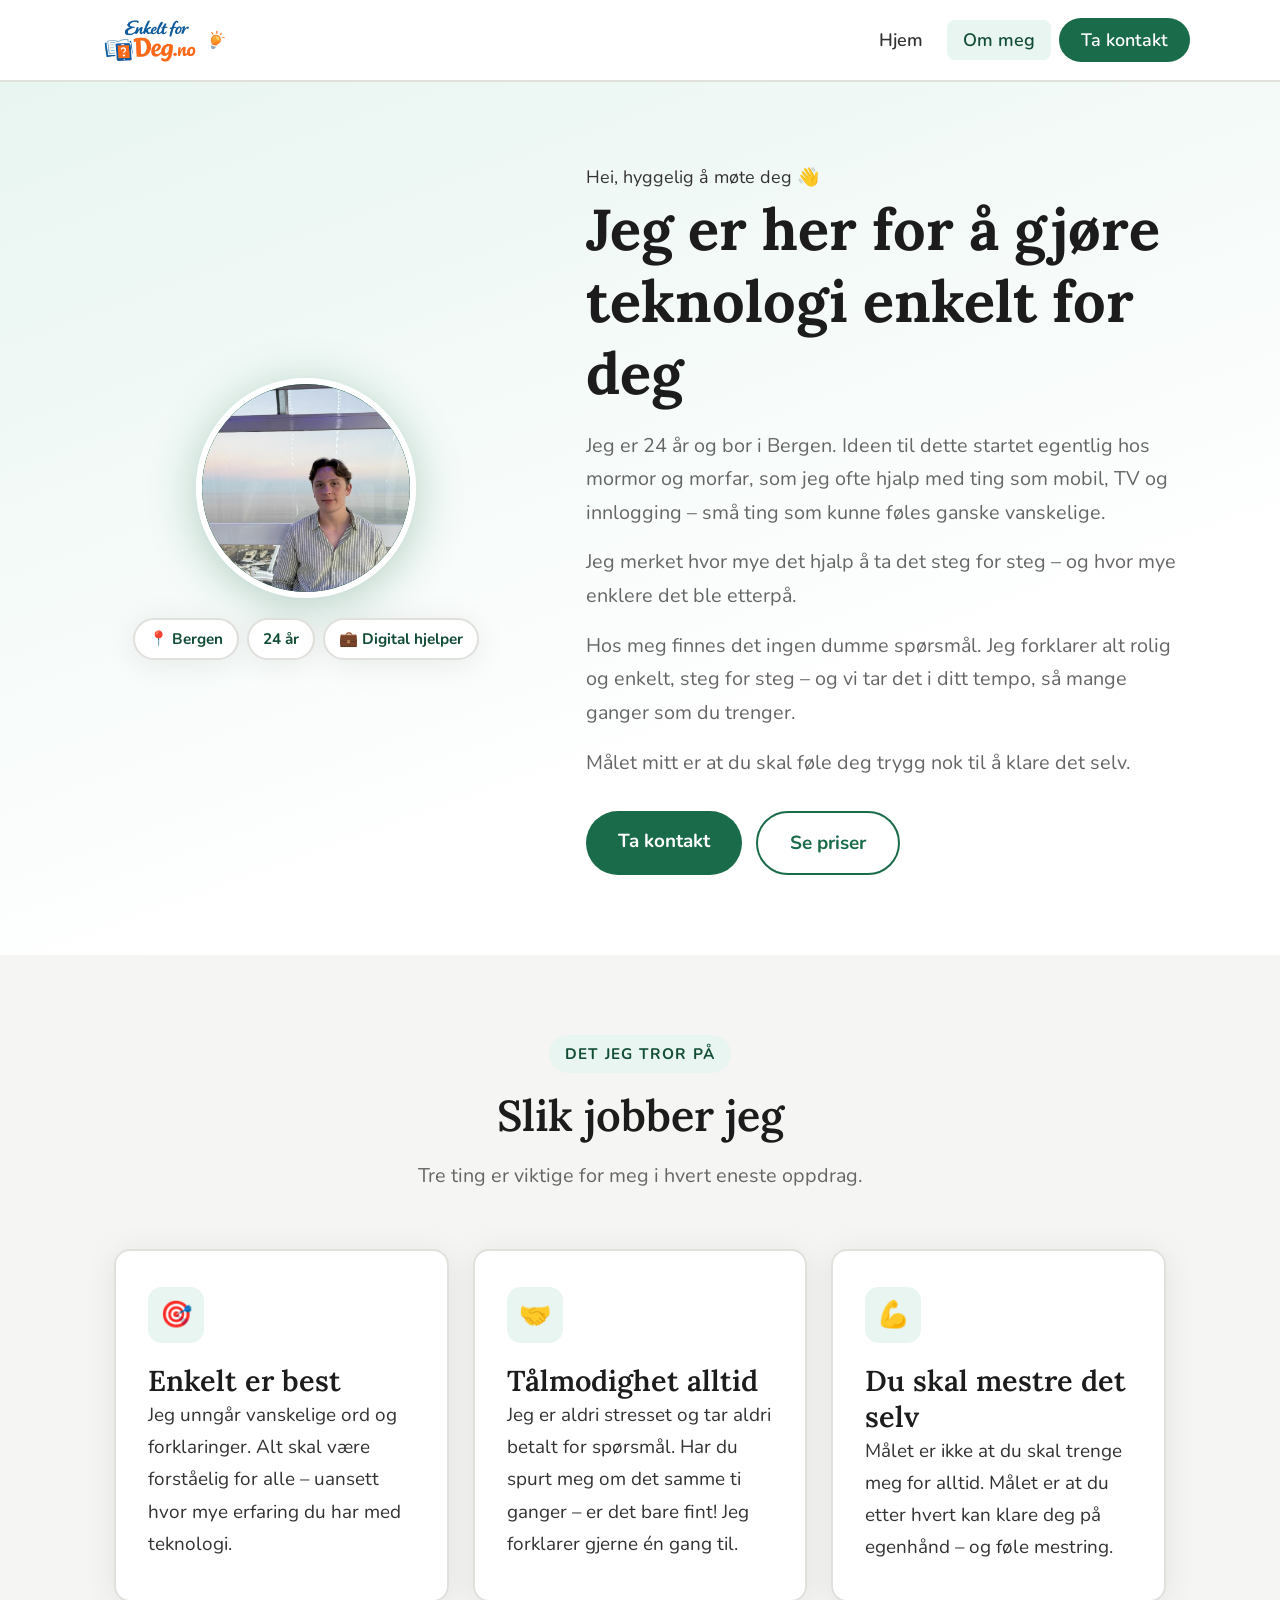
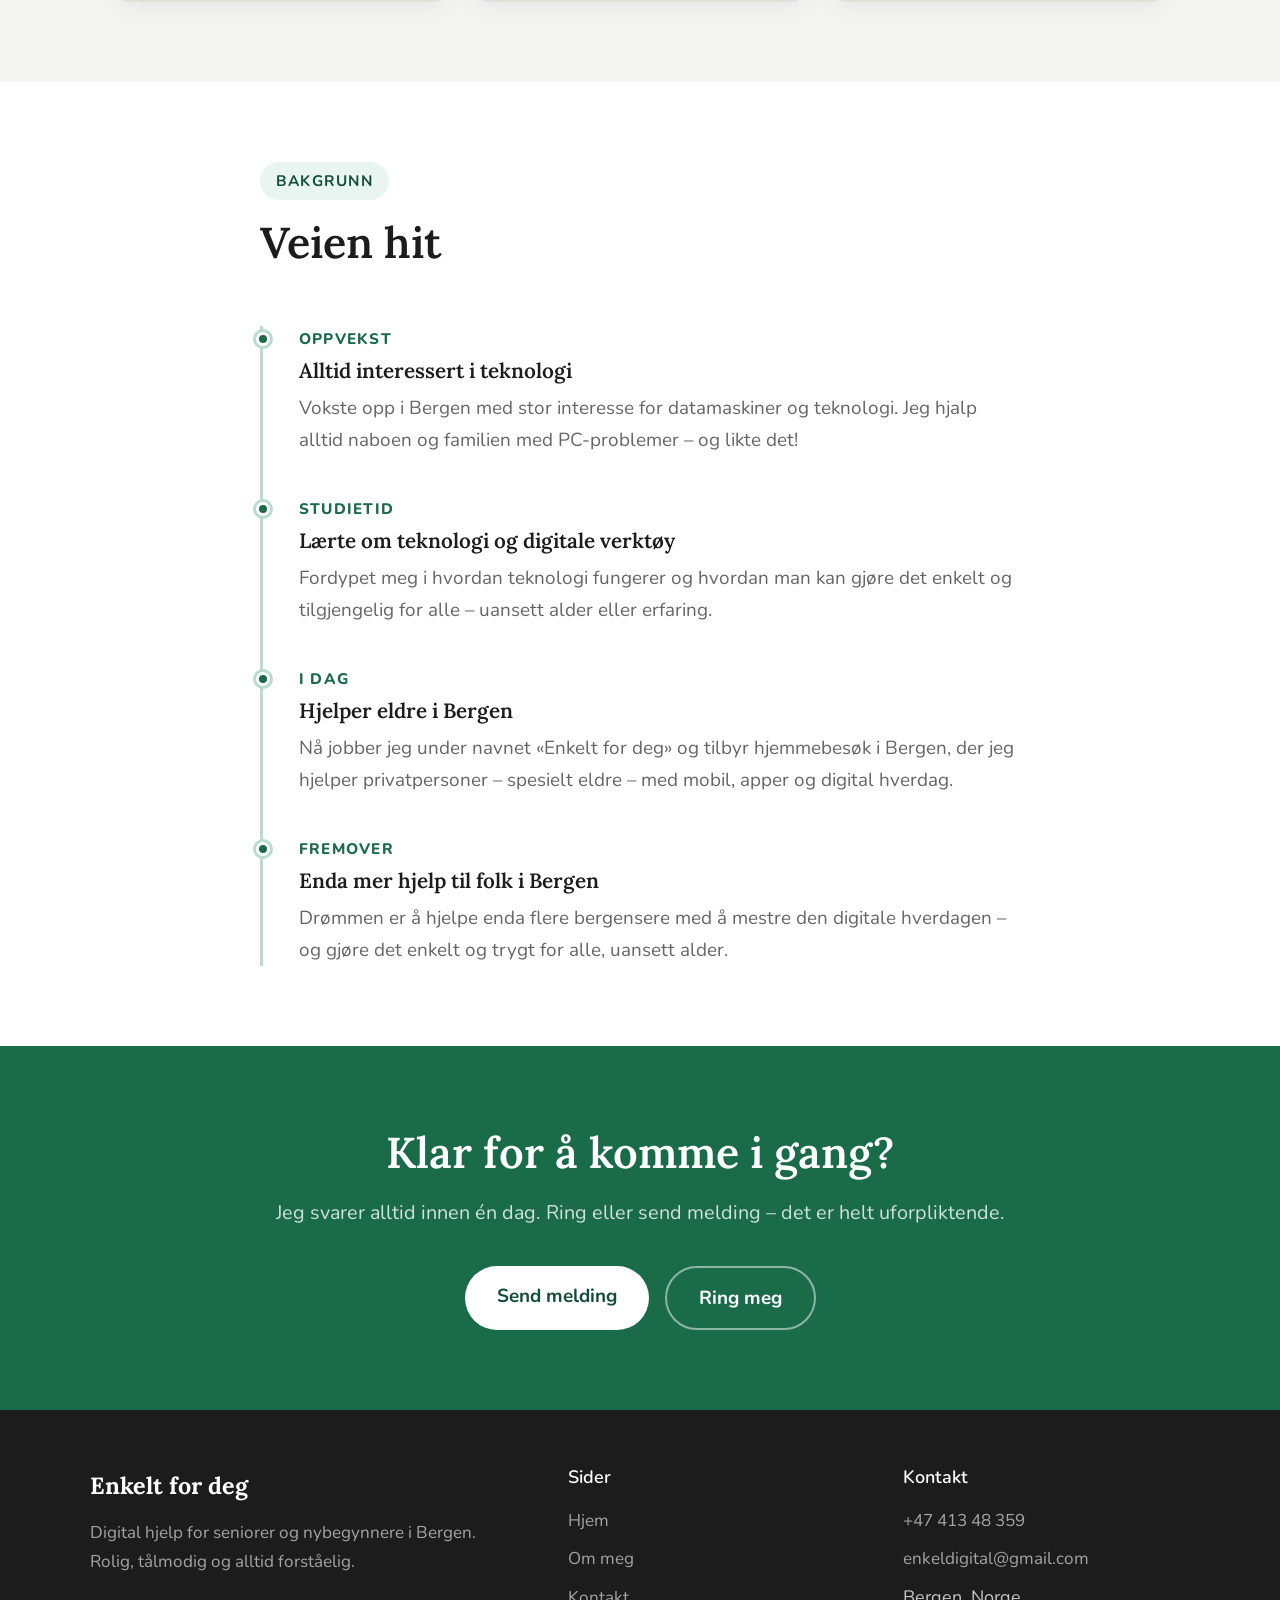
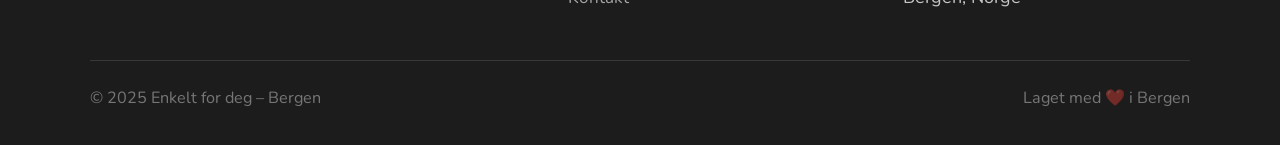
==== commit 7a212157: "final polish" ====
--- a/about.html
+++ b/about.html
@@ -3,13 +3,20 @@
   <head>
     <meta charset="UTF-8" />
     <meta name="viewport" content="width=device-width, initial-scale=1.0" />
+    <link rel="icon" href="/favicon.ico" />
+    <link rel="icon" type="image/png" sizes="32x32" href="/favicon-32x32.png" />
+    <link rel="icon" type="image/png" sizes="16x16" href="/favicon-16x16.png" />
+    <link rel="apple-touch-icon" href="/apple-touch-icon.png" />
+    <link rel="manifest" href="/site.webmanifest" />
     <title>Om meg | Digital hjelp i Bergen – Enkelt for deg</title>
-    <meta name="description" content= "Digital hjelp i Bergen for eldre og nybegynnere. Jeg hjelper deg med mobil, apper og nettbank – rolig og tålmodig, hjemme hos deg."/>
+    <meta
+      name="description"
+      content="Digital hjelp i Bergen for eldre og nybegynnere. Jeg hjelper deg med mobil, apper og nettbank – rolig og tålmodig, hjemme hos deg."
+    />
     <link rel="canonical" href="https://enkeltfordeg.no/about.html" />
     <link rel="stylesheet" href="style.css" />
   </head>
   <body>
-
     <!-- NAVIGASJON -->
     <nav class="nav" role="navigation" aria-label="Hovedmeny">
       <div class="nav__inner">
@@ -19,9 +26,15 @@
         <ul class="nav__lenker">
           <li><a href="index.html">Hjem</a></li>
           <li><a href="about.html" class="aktiv">Om meg</a></li>
-          <li><a href="index.html#kontakt" class="nav__kontakt-btn">Ta kontakt</a></li>
+          <li>
+            <a href="index.html#kontakt" class="nav__kontakt-btn">Ta kontakt</a>
+          </li>
         </ul>
-        <button class="nav__hamburger" aria-label="Åpne meny" aria-expanded="false">
+        <button
+          class="nav__hamburger"
+          aria-label="Åpne meny"
+          aria-expanded="false"
+        >
           <span></span><span></span><span></span>
         </button>
       </div>
@@ -35,7 +48,6 @@
     </nav>
 
     <main>
-
       <!-- OM MEG HERO -->
       <section class="om-hero" aria-labelledby="om-tittel">
         <div class="om-hero__grid">
@@ -46,18 +58,39 @@
             <div class="profil-merker">
               <span class="profil-merke">📍 Bergen</span>
               <span class="profil-merke">24 år</span>
-              <span class="profil-merke">💼 Freelancer</span>
+              <span class="profil-merke">💼 Digital hjelper</span>
             </div>
           </div>
 
           <div class="om-hero__tekst fade-inn fade-inn-forsinkelse-1">
             <span class="merkelapp">Hei, hyggelig å møte deg 👋</span>
-            <h1 id="om-tittel">Jeg er her for å gjøre teknologi enkelt for deg</h1>
-            <p>Jeg er 24 år og bor i Bergen. Jeg har hjulpet mange med mobil, apper og innlogging – spesielt de som synes teknologi er vanskelig.</p>
-            <p>Hos meg finnes det ingen dumme spørsmål. Jeg forklarer alt rolig og enkelt, steg for steg – og vi gjentar så mange ganger som trengs.</p>
+            <h1 id="om-tittel">
+              Jeg er her for å gjøre teknologi enkelt for deg
+            </h1>
+            <p>
+              Jeg er 24 år og bor i Bergen. Ideen til dette startet egentlig hos
+              mormor og morfar, som jeg ofte hjalp med ting som mobil, TV og
+              innlogging – små ting som kunne føles ganske vanskelige.
+            </p>
+            <p>
+              Jeg merket hvor mye det hjalp å ta det steg for steg – og
+              hvor mye enklere det ble etterpå.
+            </p>
+            <p>
+              Hos meg finnes det ingen dumme spørsmål. Jeg forklarer alt rolig
+              og enkelt, steg for steg – og vi tar det i ditt tempo, så mange
+              ganger som du trenger.
+            </p>
+            <p>
+              Målet mitt er at du skal føle deg trygg nok til å klare det selv.
+            </p>
             <div class="om-hero__knapper">
-              <a href="index.html#kontakt" class="btn btn--primer">Ta kontakt</a>
-              <a href="index.html#priser" class="btn btn--sekundar">Se priser</a>
+              <a href="index.html#kontakt" class="btn btn--primer"
+                >Ta kontakt</a
+              >
+              <a href="index.html#priser" class="btn btn--sekundar"
+                >Se priser</a
+              >
             </div>
           </div>
         </div>
@@ -76,17 +109,28 @@
             <div class="kort fade-inn fade-inn-forsinkelse-1">
               <div class="kort__ikon">🎯</div>
               <h3>Enkelt er best</h3>
-              <p>Jeg unngår vanskelige ord og forklaringer. Alt skal være forståelig for alle – uansett hvor mye erfaring du har med teknologi.</p>
+              <p>
+                Jeg unngår vanskelige ord og forklaringer. Alt skal være
+                forståelig for alle – uansett hvor mye erfaring du har med
+                teknologi.
+              </p>
             </div>
             <div class="kort fade-inn fade-inn-forsinkelse-2">
               <div class="kort__ikon">🤝</div>
               <h3>Tålmodighet alltid</h3>
-              <p>Jeg er aldri stresset og tar aldri betalt for spørsmål. Har du spurt meg om det samme ti ganger – er det bare fint! Jeg forklarer gjerne én gang til.</p>
+              <p>
+                Jeg er aldri stresset og tar aldri betalt for spørsmål. Har du
+                spurt meg om det samme ti ganger – er det bare fint! Jeg
+                forklarer gjerne én gang til.
+              </p>
             </div>
             <div class="kort fade-inn fade-inn-forsinkelse-3">
               <div class="kort__ikon">💪</div>
               <h3>Du skal mestre det selv</h3>
-              <p>Målet er ikke at du skal trenge meg for alltid. Målet er at du etter hvert kan klare deg på egenhånd – og føle mestring.</p>
+              <p>
+                Målet er ikke at du skal trenge meg for alltid. Målet er at du
+                etter hvert kan klare deg på egenhånd – og føle mestring.
+              </p>
             </div>
           </div>
         </div>
@@ -105,22 +149,38 @@
               <div class="tidslinje__element fade-inn">
                 <div class="tidslinje__aar">Oppvekst</div>
                 <h3>Alltid interessert i teknologi</h3>
-                <p>Vokste opp i Bergen med stor interesse for datamaskiner og teknologi. Jeg hjalp alltid naboen og familien med PC-problemer – og likte det!</p>
+                <p>
+                  Vokste opp i Bergen med stor interesse for datamaskiner og
+                  teknologi. Jeg hjalp alltid naboen og familien med
+                  PC-problemer – og likte det!
+                </p>
               </div>
               <div class="tidslinje__element fade-inn fade-inn-forsinkelse-1">
                 <div class="tidslinje__aar">Studietid</div>
                 <h3>Lærte om teknologi og digitale verktøy</h3>
-                <p>Fordypet meg i hvordan teknologi fungerer og hvordan man kan gjøre det enkelt og tilgjengelig for alle – uansett alder eller erfaring.</p>
+                <p>
+                  Fordypet meg i hvordan teknologi fungerer og hvordan man kan
+                  gjøre det enkelt og tilgjengelig for alle – uansett alder
+                  eller erfaring.
+                </p>
               </div>
               <div class="tidslinje__element fade-inn fade-inn-forsinkelse-2">
                 <div class="tidslinje__aar">I dag</div>
                 <h3>Hjelper eldre i Bergen</h3>
-                <p>Nå jobber jeg under navnet «Enkelt for deg» og tilbyr hjemmebesøk i Bergen, der jeg hjelper privatpersoner – spesielt eldre – med mobil, apper og digital hverdag.</p>
+                <p>
+                  Nå jobber jeg under navnet «Enkelt for deg» og tilbyr
+                  hjemmebesøk i Bergen, der jeg hjelper privatpersoner –
+                  spesielt eldre – med mobil, apper og digital hverdag.
+                </p>
               </div>
               <div class="tidslinje__element fade-inn fade-inn-forsinkelse-3">
                 <div class="tidslinje__aar">Fremover</div>
                 <h3>Enda mer hjelp til folk i Bergen</h3>
-                <p>Drømmen er å hjelpe enda flere bergensere med å mestre den digitale hverdagen – og gjøre det enkelt og trygt for alle, uansett alder.</p>
+                <p>
+                  Drømmen er å hjelpe enda flere bergensere med å mestre den
+                  digitale hverdagen – og gjøre det enkelt og trygt for alle,
+                  uansett alder.
+                </p>
               </div>
             </div>
           </div>
@@ -131,14 +191,16 @@
       <section class="kontakt-snarvei" aria-labelledby="kontakt-snarvei-tittel">
         <div class="fade-inn">
           <h2 id="kontakt-snarvei-tittel">Klar for å komme i gang?</h2>
-          <p>Jeg svarer alltid innen én dag. Ring eller send melding – det er helt uforpliktende.</p>
+          <p>
+            Jeg svarer alltid innen én dag. Ring eller send melding – det er
+            helt uforpliktende.
+          </p>
           <div class="kontakt-snarvei__knapper">
             <a href="index.html#kontakt" class="btn btn--kvit">Send melding</a>
             <a href="tel:+4741348359" class="btn btn--kvit-ramme">Ring meg</a>
           </div>
         </div>
       </section>
-
     </main>
 
     <!-- BUNNTEKST -->
@@ -147,7 +209,10 @@
         <div class="footer__topp">
           <div>
             <div class="footer__logo">Enkelt for deg</div>
-            <p>Digital hjelp for eldre og nybegynnere i Bergen. Rolig, tålmodig og alltid forståelig.</p>
+            <p>
+              Digital hjelp for seniorer og nybegynnere i Bergen. Rolig,
+              tålmodig og alltid forståelig.
+            </p>
           </div>
           <div class="footer__kolonne">
             <h4>Sider</h4>
@@ -161,7 +226,11 @@
             <h4>Kontakt</h4>
             <ul>
               <li><a href="tel:+4741348359">+47 413 48 359</a></li>
-              <li><a href="mailto:enkeldigital@gmail.com">enkeldigital@gmail.com</a></li>
+              <li>
+                <a href="mailto:enkeldigital@gmail.com"
+                  >enkeldigital@gmail.com</a
+                >
+              </li>
               <li><span>Bergen, Norge</span></li>
             </ul>
           </div>
